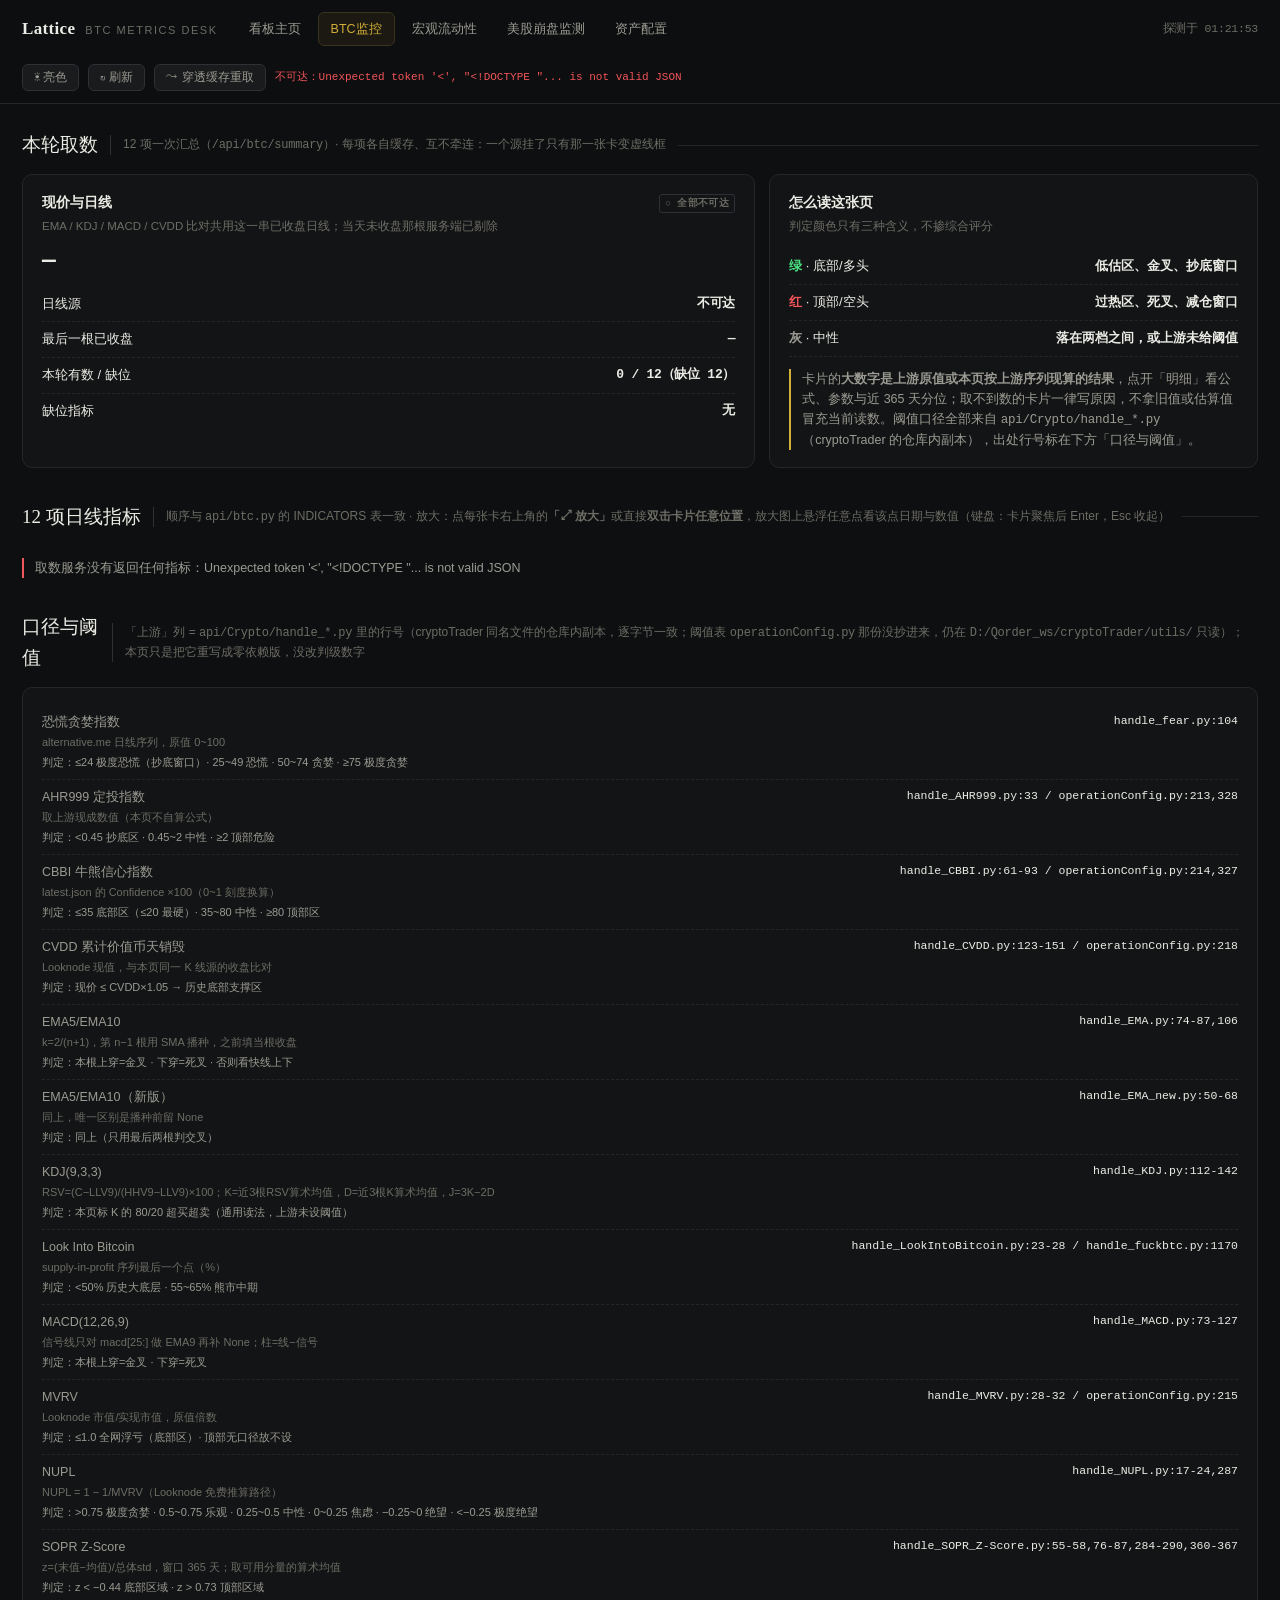
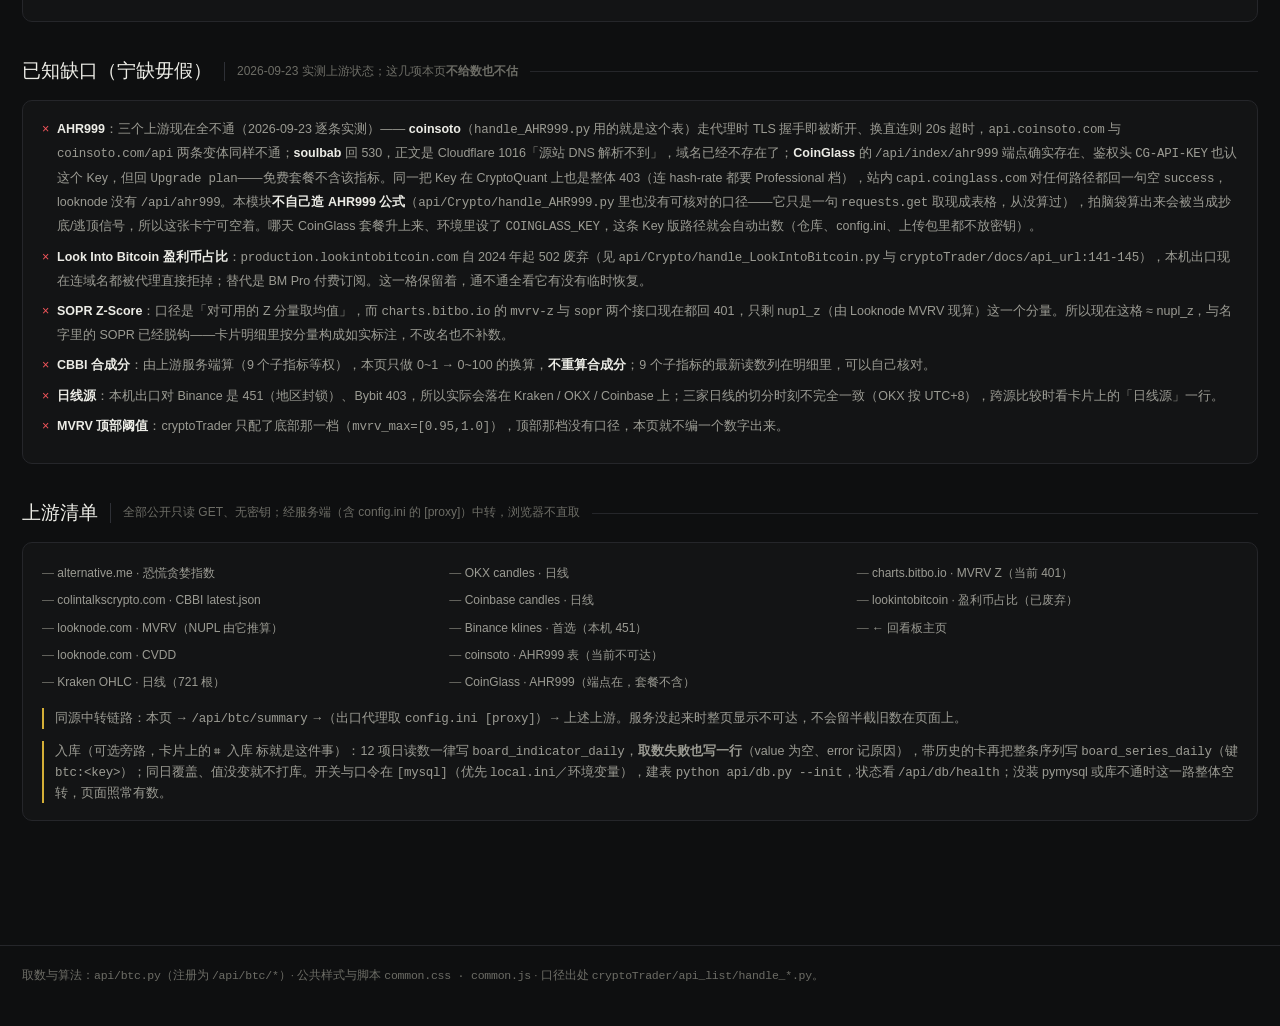
==== staic/btc.html @ 63b91010 "mysql" ====
<!DOCTYPE html>
<html lang="zh-CN">
<head>
<meta charset="UTF-8">
<meta name="viewport" content="width=device-width, initial-scale=1.0">
<title>BTC 指标监控 · 12 项日线指标</title>
<meta name="description" content="恐慌贪婪指数与 AHR999、CBBI、CVDD、EMA、EMA_new、KDJ、Look Into Bitcoin、MACD、MVRV、NUPL、SOPR Z-Score 的日线读数面板：数值、判定、迷你历史与上游来源时龄。口径抄自 cryptoTrader 的各 handle_*.py，取不到的项一律标缺口，不补估算值。">
<link rel="icon" href="data:,">
<link rel="stylesheet" href="common.css">
<script>try{document.documentElement.dataset.theme=localStorage.getItem("board-theme")||"dark"}catch(e){}</script>
<style>
  /* 本页特有版式：12 张指标卡 + 口径表 */
  .icard{background:var(--panel);border:1px solid var(--line);border-radius:10px;padding:15px 16px 13px;position:relative}
  .icard:hover{border-color:var(--line2)}
  .icard.t-red{border-color:rgba(242,85,90,.45)}
  .icard.t-green{border-color:rgba(74,222,128,.4)}
  .icard.t-bad{border-style:dashed}
  .icard .hd{display:flex;align-items:baseline;gap:8px;flex-wrap:wrap;margin-bottom:9px}
  .icard .nm{font-size:13px;font-weight:600}
  .icard .unit{font-family:var(--mono);font-size:10px;color:var(--tx3)}
  .icard .st{font-family:var(--mono);font-size:9.5px;color:var(--tx3);border:1px solid var(--line);
             border-radius:4px;padding:0 4px;cursor:default}   /* 「入库」标：这张卡的数据会不会写进 MySQL */
  .icard .rt{margin-left:auto}
  .vb{display:inline-block;font-size:11px;line-height:1.5;padding:2px 8px;border-radius:5px;margin-top:2px;
      border:1px solid var(--line2);color:var(--tx2);background:var(--bg3)}
  .vb.red{color:var(--red);border-color:rgba(242,85,90,.4);background:rgba(242,85,90,.09)}
  .vb.green{color:var(--green);border-color:rgba(74,222,128,.36);background:rgba(74,222,128,.08)}
  .vb.bad{color:var(--red);border-color:rgba(242,85,90,.5);background:rgba(242,85,90,.06);white-space:normal}
  .icard .meta{font-size:10.5px;color:var(--tx3);font-family:var(--mono);margin-top:9px;display:flex;gap:8px;flex-wrap:wrap;align-items:center}
  .icard .meta .rf{font-size:10.5px;padding:2px 7px}
  details.det{margin-top:9px;border-top:1px dashed var(--line);padding-top:8px}
  details.det summary{cursor:pointer;font-size:11px;color:var(--tx3);font-family:var(--mono);list-style:none}
  details.det summary::before{content:"▸ ";color:var(--tx3)}
  details.det[open] summary::before{content:"▾ "}
  details.det .arow{display:flex;justify-content:space-between;gap:10px;font-size:11.5px;color:var(--tx2);padding:3px 0}
  details.det .arow b{font-family:var(--mono);font-weight:600;color:var(--tx);text-align:right;word-break:break-all}
  details.det .fnote{font-size:11px;color:var(--tx3);margin-top:7px;line-height:1.65}
  .rule-tbl .kv{font-size:12.5px}
  .rule-tbl .kv i{font-style:normal;color:var(--tx2)}
  .rule-tbl .kv b{text-align:right;font-weight:400;color:var(--tx);font-family:var(--mono);font-size:11.5px;max-width:62%}
  .gaplist li{font-size:12.5px;color:var(--tx2);line-height:1.85;margin-bottom:7px;list-style:none;
    padding-left:15px;position:relative}
  .gaplist li::before{content:"×";position:absolute;left:0;color:var(--red)}
  .gaplist li b{color:var(--tx)}

  /* 双击放大：整屏遮罩 + 居中弹层，画的是这张卡自己的 hist 序列 */
  .icard{cursor:zoom-in}
  .icard summary,.icard .rf{cursor:pointer}
  .icard .rt{display:flex;gap:6px}
  .icard .rt .rf{font-size:10.5px;padding:2px 7px}   /* 两张并排的小按钮，别把最窄卡片的标题行挤换行 */
  .zmask{position:fixed;inset:0;z-index:200;background:rgba(6,6,7,.74);backdrop-filter:blur(4px);
         display:flex;align-items:center;justify-content:center;padding:22px}
  .zmask[hidden]{display:none}
  .zbox{background:var(--panel);border:1px solid var(--line2);border-radius:12px;width:min(1024px,100%);
        max-height:calc(100vh - 44px);overflow:auto;padding:20px 22px 18px;box-shadow:0 18px 60px rgba(0,0,0,.55)}
  .zhd{display:flex;align-items:baseline;gap:10px;flex-wrap:wrap;margin-bottom:8px}
  .zhd .nm{font-size:16px;font-weight:600}
  .zhd .unit{font-family:var(--mono);font-size:11px;color:var(--tx3)}
  .zhd .rf{margin-left:auto}
  .zval{font-family:var(--mono);font-size:38px;font-weight:600;letter-spacing:-.03em;line-height:1.15}
  .zchart{margin-top:14px;background:var(--inset);border:1px solid var(--line);border-radius:8px;padding:10px 8px 4px;position:relative}
  .zempty{padding:36px 14px;text-align:center;font-size:12.5px;color:var(--tx3);line-height:1.8}
  /* 悬浮读数：十字线画在 svg 内（跟着 viewBox 缩放），气泡是叠在图上的 HTML，定位靠 getBoundingClientRect 换算 */
  #z-chart .chart{cursor:crosshair}
  .ztip{position:absolute;z-index:2;display:none;transform:translateX(-50%);white-space:nowrap;pointer-events:none;
        font-family:var(--mono);font-size:11.5px;color:var(--tx);background:var(--bg3);border:1px solid var(--line2);
        border-radius:5px;padding:3px 8px;box-shadow:0 4px 14px rgba(0,0,0,.35)}
  .ztip.on{display:block}
  .zmeta{margin-top:2px}
  .zmeta .cadb{margin-top:10px}
  .zdet{display:grid;grid-template-columns:repeat(auto-fit,minmax(228px,1fr));gap:0 22px;margin-top:12px}
  .zdet .kv b{font-family:var(--mono);font-weight:600;color:var(--tx);text-align:right;word-break:break-all}
  .zfoot{font-size:11.5px;color:var(--tx3);margin-top:14px;padding-top:10px;border-top:1px dashed var(--line);line-height:1.75}
  .zfoot b{color:var(--tx2)}
  @media (max-width:640px){.zval{font-size:30px}.zdet{grid-template-columns:1fr}}
</style>
</head>
<body>

<header>
  <div class="bar">
    <div class="brand"><b><a href="../Index.html">Lattice</a></b><span>BTC Metrics Desk</span></div>
    <nav class="tabs" id="tabs" aria-label="看板导航"></nav>
    <div class="asof num" id="asof"></div>
    <div class="lbar"><button class="rf" id="rf" type="button">↻ 刷新</button><button class="rf" id="rff" type="button" title="跳过服务端缓存，直接打上游重取这 12 项">⤳ 穿透缓存重取</button><span class="ls" id="livestat">取数中…</span></div>
  </div>
</header>

<div class="wrap">

  <section id="top">
    <div class="shead"><h2>本轮取数</h2><span class="tagline">12 项一次汇总（<span class="num">/api/btc/summary</span>）· 每项各自缓存、互不牵连：一个源挂了只有那一张卡变虚线框</span><div class="rule"></div></div>
    <div class="duo">
      <div class="panel">
        <h3>现价与日线<span class="cadb" id="top-badge" style="margin-top:0">○ 待取数</span></h3>
        <div class="ph">EMA / KDJ / MACD / CVDD 比对共用这一串已收盘日线；当天未收盘那根服务端已剔除</div>
        <div class="val num" id="top-spot">—</div>
        <div style="margin-top:12px">
          <div class="kv"><span>日线源</span><b class="num" id="top-from">—</b></div>
          <div class="kv"><span>最后一根已收盘</span><b class="num" id="top-asof">—</b></div>
          <div class="kv"><span>本轮有数 / 缺位</span><b class="num" id="top-count">—</b></div>
          <div class="kv"><span>缺位指标</span><b class="num" id="top-failed">—</b></div>
        </div>
      </div>
      <div class="panel">
        <h3>怎么读这张页</h3>
        <div class="ph">判定颜色只有三种含义，不掺综合评分</div>
        <div class="kv"><span><b style="color:var(--green)">绿</b> · 底部/多头</span><b>低估区、金叉、抄底窗口</b></div>
        <div class="kv"><span><b style="color:var(--red)">红</b> · 顶部/空头</span><b>过热区、死叉、减仓窗口</b></div>
        <div class="kv"><span><b style="color:var(--tx2)">灰</b> · 中性</span><b>落在两档之间，或上游未给阈值</b></div>
        <div class="note">卡片的<b>大数字是上游原值或本页按上游序列现算的结果</b>，点开「明细」看公式、参数与近 365 天分位；取不到数的卡片一律写原因，不拿旧值或估算值冒充当前读数。阈值口径全部来自 <span class="num">api/Crypto/handle_*.py</span>（cryptoTrader 的仓库内副本），出处行号标在下方「口径与阈值」。</div>
      </div>
    </div>
  </section>

  <section id="cards" style="margin-top:26px">
    <div class="shead"><h2>12 项日线指标</h2><span class="tagline">顺序与 <span class="num">api/btc.py</span> 的 INDICATORS 表一致 · 放大：点每张卡右上角的<b>「⤢ 放大」</b>或直接<b>双击卡片任意位置</b>，放大图上悬浮任意点看该点日期与数值（键盘：卡片聚焦后 Enter，Esc 收起）</span><div class="rule"></div></div>
    <div class="grid" id="grid"><div class="ph" style="font-size:12px;color:var(--tx3)">等待首轮取数…</div></div>
  </section>

  <section id="rules" style="margin-top:30px">
    <div class="shead"><h2>口径与阈值</h2><span class="tagline">「上游」列 = <span class="num">api/Crypto/handle_*.py</span> 里的行号（cryptoTrader 同名文件的仓库内副本，逐字节一致；阈值表 <span class="num">operationConfig.py</span> 那份没抄进来，仍在 <span class="num">D:/Qorder_ws/cryptoTrader/utils/</span> 只读）；本页只是把它重写成零依赖版，没改判级数字</span><div class="rule"></div></div>
    <div class="panel rule-tbl" id="rules-body"></div>
  </section>

  <section id="gaps" style="margin-top:26px">
    <div class="shead"><h2>已知缺口（宁缺毋假）</h2><span class="tagline">2026-09-23 实测上游状态；这几项本页<b>不给数也不估</b></span><div class="rule"></div></div>
    <div class="panel">
      <ul class="gaplist" style="margin:0;padding:0">
        <li><b>AHR999</b>：三个上游现在全不通（2026-09-23 逐条实测）—— <b>coinsoto</b>（<span class="num">handle_AHR999.py</span> 用的就是这个表）走代理时 TLS 握手即被断开、换直连则 20s 超时，<span class="num">api.coinsoto.com</span> 与 <span class="num">coinsoto.com/api</span> 两条变体同样不通；<b>soulbab</b> 回 530，正文是 Cloudflare 1016「源站 DNS 解析不到」，域名已经不存在了；<b>CoinGlass</b> 的 <span class="num">/api/index/ahr999</span> 端点确实存在、鉴权头 <span class="num">CG-API-KEY</span> 也认这个 Key，但回 <span class="num">Upgrade plan</span>——免费套餐不含该指标。同一把 Key 在 CryptoQuant 上也是整体 403（连 hash-rate 都要 Professional 档），站内 <span class="num">capi.coinglass.com</span> 对任何路径都回一句空 <span class="num">success</span>，looknode 没有 <span class="num">/api/ahr999</span>。本模块<b>不自己造 AHR999 公式</b>（<span class="num">api/Crypto/handle_AHR999.py</span> 里也没有可核对的口径——它只是一句 <span class="num">requests.get</span> 取现成表格，从没算过），拍脑袋算出来会被当成抄底/逃顶信号，所以这张卡宁可空着。哪天 CoinGlass 套餐升上来、环境里设了 <span class="num">COINGLASS_KEY</span>，这条 Key 版路径就会自动出数（仓库、config.ini、上传包里都不放密钥）。</li>
        <li><b>Look Into Bitcoin 盈利币占比</b>：<span class="num">production.lookintobitcoin.com</span> 自 2024 年起 502 废弃（见 <span class="num">api/Crypto/handle_LookIntoBitcoin.py</span> 与 <span class="num">cryptoTrader/docs/api_url:141-145</span>），本机出口现在连域名都被代理直接拒掉；替代是 BM Pro 付费订阅。这一格保留着，通不通全看它有没有临时恢复。</li>
        <li><b>SOPR Z-Score</b>：口径是「对可用的 Z 分量取均值」，而 <span class="num">charts.bitbo.io</span> 的 <span class="num">mvrv-z</span> 与 <span class="num">sopr</span> 两个接口现在都回 401，只剩 <span class="num">nupl_z</span>（由 Looknode MVRV 现算）这一个分量。所以现在这格 ≈ nupl_z，与名字里的 SOPR 已经脱钩——卡片明细里按分量构成如实标注，不改名也不补数。</li>
        <li><b>CBBI 合成分</b>：由上游服务端算（9 个子指标等权），本页只做 0~1 → 0~100 的换算，<b>不重算合成分</b>；9 个子指标的最新读数列在明细里，可以自己核对。</li>
        <li><b>日线源</b>：本机出口对 Binance 是 451（地区封锁）、Bybit 403，所以实际会落在 Kraken / OKX / Coinbase 上；三家日线的切分时刻不完全一致（OKX 按 UTC+8），跨源比较时看卡片上的「日线源」一行。</li>
        <li><b>MVRV 顶部阈值</b>：cryptoTrader 只配了底部那一档（<span class="num">mvrv_max=[0.95,1.0]</span>），顶部那档没有口径，本页就不编一个数字出来。</li>
      </ul>
    </div>
  </section>

  <section id="links" style="margin-top:26px">
    <div class="shead"><h2>上游清单</h2><span class="tagline">全部公开只读 GET、无密钥；经服务端（含 config.ini 的 [proxy]）中转，浏览器不直取</span><div class="rule"></div></div>
    <div class="panel">
      <div class="srcs">
        <a href="https://api.alternative.me/fng/?limit=400" target="_blank" rel="noreferrer">alternative.me · 恐慌贪婪指数</a>
        <a href="https://colintalkscrypto.com/cbbi/data/latest.json" target="_blank" rel="noreferrer">colintalkscrypto.com · CBBI latest.json</a>
        <a href="https://www.looknode.com/api/mCapRealizedRatio" target="_blank" rel="noreferrer">looknode.com · MVRV（NUPL 由它推算）</a>
        <a href="https://www.looknode.com/api/CVDD" target="_blank" rel="noreferrer">looknode.com · CVDD</a>
        <a href="https://api.kraken.com/0/public/OHLC?pair=XBTUSD&amp;interval=1440" target="_blank" rel="noreferrer">Kraken OHLC · 日线（721 根）</a>
        <a href="https://www.okx.com/api/v5/market/candles?instId=BTC-USDT&amp;bar=1D&amp;limit=300" target="_blank" rel="noreferrer">OKX candles · 日线</a>
        <a href="https://api.exchange.coinbase.com/products/BTC-USD/candles?granularity=86400" target="_blank" rel="noreferrer">Coinbase candles · 日线</a>
        <a href="https://api.binance.com/api/v3/klines?symbol=BTCUSDT&amp;interval=1d&amp;limit=500" target="_blank" rel="noreferrer">Binance klines · 首选（本机 451）</a>
        <a href="https://coinsoto.com/indicatorapi/getAhr999Table" target="_blank" rel="noreferrer">coinsoto · AHR999 表（当前不可达）</a>
        <a href="https://docs.coinglass.com/v4.0-zh/reference/ahr999" target="_blank" rel="noreferrer">CoinGlass · AHR999（端点在，套餐不含）</a>
        <a href="https://charts.bitbo.io/api/v1/mvrv-z/?latest=true" target="_blank" rel="noreferrer">charts.bitbo.io · MVRV Z（当前 401）</a>
        <a href="https://production.lookintobitcoin.com/api/supply-in-profit" target="_blank" rel="noreferrer">lookintobitcoin · 盈利币占比（已废弃）</a>
        <a href="../Index.html">← 回看板主页</a>
      </div>
      <div class="note">同源中转链路：本页 → <span class="num">/api/btc/summary</span> →（出口代理取 <span class="num">config.ini [proxy]</span>）→ 上述上游。服务没起来时整页显示不可达，不会留半截旧数在页面上。</div>
      <div class="note">入库（可选旁路，卡片上的 <span class="num">⌗ 入库</span> 标就是这件事）：12 项日读数一律写 <span class="num">board_indicator_daily</span>，<b>取数失败也写一行</b>（value 为空、error 记原因），带历史的卡再把整条序列写 <span class="num">board_series_daily</span>（键 <span class="num">btc:&lt;key&gt;</span>）；同日覆盖、值没变就不打库。开关与口令在 <span class="num">[mysql]</span>（优先 <span class="num">local.ini</span>／环境变量），建表 <span class="num">python api/db.py --init</span>，状态看 <span class="num">/api/db/health</span>；没装 pymysql 或库不通时这一路整体空转，页面照常有数。</div>
    </div>
  </section>

</div>

<!-- 双击放大弹层：内容全部来自这张卡在 /api/btc/summary 里的那一条 item，打开时不另发请求 -->
<div class="zmask" id="zmask" role="dialog" aria-modal="true" aria-labelledby="z-title" hidden>
  <div class="zbox">
    <div class="zhd"><span class="nm" id="z-title"></span><span class="unit" id="z-unit"></span>
      <button class="rf" id="z-close" type="button" title="关闭（Esc）">✕ 关闭</button></div>
    <div class="zval num" id="z-val"></div>
    <div id="z-vb"></div>
    <div class="zchart" id="z-chart"></div>
    <div class="zmeta" id="z-meta"></div>
    <div class="zdet" id="z-det"></div>
    <div class="zfoot" id="z-foot"></div>
  </div>
</div>

<footer>
  <p>取数与算法：<span class="num">api/btc.py</span>（注册为 <span class="num">/api/btc/*</span>）· 公共样式与脚本 <span class="num">common.css · common.js</span> · 口径出处 <span class="num">cryptoTrader/api_list/handle_*.py</span>。</p>
</footer>

<script src="common.js"></script>
<script>
/* 12 张卡片全部由 /api/btc/summary 的 items 驱动，页面不内置任何数值 */
const TONE = { red: "red", green: "green", gray: "", bad: "bad" };
let DATA = null, liveTimer = null;
/* 上游错误文本会直接进 innerHTML（short_err 截断后仍可能带尖括号），一律先转义 */
const esc = s => String(s == null ? '' : s).replace(/[&<>"]/g, c => ({ '&': '&amp;', '<': '&lt;', '>': '&gt;', '"': '&quot;' }[c]));

function valOf(it) {
  if (!it.ok) return '—';
  if (it.text != null) return it.text;
  if (it.value == null) return '—';
  return nfd(it.value, it.dp == null ? 2 : it.dp);
}
function detOf(it) {
  const rows = (it.extras || []).map(e => `<div class="arow"><i>${esc(e.k)}</i><b>${e.v == null ? '—' : esc(e.v)}</b></div>`).join('');
  const note = it.note ? `<div class="fnote">${esc(it.note)}</div>` : '';
  if (!rows && !note) return '';
  return `<details class="det"><summary>明细 · 公式与分位（${(it.extras || []).length} 行）</summary>${rows}${note}</details>`;
}
function card(it) {
  const tone = TONE[it.tone] || '';
  const live = it.ok && it.asof && isToday(it.asof);
  const badge = it.ok ? cadb(!!live, esc(it.src || ''), esc(it.asof || '')) : '';
  const st = it.store ? `<span class="st" title="${it.store === 'daily+hist'
    ? '入库：日读数进 board_indicator_daily，整条历史序列进 board_series_daily（键 btc:' + esc(it.key) + '）'
    : '入库：日读数进 board_indicator_daily' + (it.ok ? '' : '（失败也写一行，error 记原因）')}">⌗ 入库</span>` : '';
  return `<div class="icard t-${tone}" id="c-${esc(it.key)}" tabindex="0" title="双击放大 ${esc(it.name)} 的历史曲线">
    <div class="hd"><span class="nm">${esc(it.name)}</span><span class="unit">${it.ok ? esc(it.unit || '') : '取数失败'}</span>${st}
      <span class="rt"><button class="rf" data-zoom="1" type="button" title="放大这张卡的历史曲线（也可以直接双击卡片任意位置）">⤢ 放大</button><button class="rf" data-re="1" type="button">重试</button></span></div>
    <div class="val num">${esc(valOf(it))}</div>
    <div class="vb ${tone}">${esc(it.verdict || '')}</div>
    ${it.ok ? spark((it.hist || []).map(h => h.v), riskOf(tone)) : ''}
    ${badge ? `<div class="meta">${badge}</div>` : ''}
    ${detOf(it)}
  </div>`;
}
function riskOf(tone) { return tone === 'red' ? '#f2555a' : tone === 'green' ? '#4ade80' : '#d4af37'; }
function isToday(d) { return d === new Date().toISOString().slice(0, 10); }

/* ---- 双击放大：把这张卡自己的 hist 序列用公共 lineChart 画大，不另取数、不换口径 ---- */
let ZKEY = null;
function itemOf(key) { return ((DATA && DATA.items) || []).find(x => x.key === key); }

function zoom(key) {
  if (!itemOf(key)) return;
  ZKEY = key;
  $('zmask').hidden = false;
  document.body.style.overflow = 'hidden';        // 遮罩打开时锁掉背后滚动
  zPaint();
  $('z-close').focus();
}
function closeZoom() {
  if (!ZKEY) return;
  const back = ZKEY;
  ZKEY = null;
  $('zmask').hidden = true;
  document.body.style.overflow = '';
  const c = $('c-' + back); if (c) c.focus();      // 焦点还给来源卡片
}
/* 放大图的纵轴：MVRV 这类倍数值在 2010 年那种早期点上有一个极端值（实测 45.9），
   按全域画整条线会被压成一条平线。所以只有当 2%~98% 分位那一段不足全域 1/4 时才截断，
   并在弹层里写清真实全域和跑到尺度外的点数 —— 数据一条没删，只是纵轴不再被单点绑架。 */
function zoomDom(vals) {
  const a = vals.filter(Number.isFinite).slice().sort((x, y) => x - y);
  if (a.length < 4) return { dom: null, cut: null };
  const q = p => a[Math.min(a.length - 1, Math.max(0, Math.round((a.length - 1) * p)))];
  const lo = q(0.02), hi = q(0.98), soft = hi - lo, full = a[a.length - 1] - a[0];
  if (!(soft > 0) || soft * 4 >= full) return { dom: null, cut: null };
  const pad = soft * 0.15;
  return { dom: [lo - pad, hi + pad],
           cut: { out: vals.filter(v => v < lo - pad || v > hi + pad).length, min: a[0], max: a[a.length - 1] } };
}

/* 放大图的悬浮读数：横轴只有首/中/末三个标签，另外 120 多个点得靠鼠标定位 —— 找到 x 最近的那个点，
   画十字线 + 高亮点，气泡报该点的日期与数值（触屏没 hover，点一下走同一条路）。
   几何量在 zPaint 里存进 ZGEO，和那次 lineChart 渲染共用同一套（连纵轴 dom 都显式传过去，不让两边各算一份）。 */
let ZGEO = null;
const SVGNS = 'http://www.w3.org/2000/svg';

function tipEl() {
  const host = $('z-chart');
  let t = document.getElementById('z-tip');
  if (!t) { t = document.createElement('div'); t.id = 'z-tip'; t.className = 'ztip'; host.appendChild(t); }
  return t;
}
function zHoverOff() {
  const t = document.getElementById('z-tip'); if (t) t.classList.remove('on');
  const svg = $('z-chart').querySelector('svg');
  const g = svg && svg.querySelector('#z-cross'); if (g) g.style.display = 'none';
}
function zHover(e) {
  const host = $('z-chart'), svg = host.querySelector('svg');
  if (!svg || !ZGEO) return zHoverOff();
  const sr = svg.getBoundingClientRect(), vb = svg.viewBox.baseVal;
  if (!sr.width || !ZGEO.vals.length) return zHoverOff();
  const ux = (e.clientX - sr.left) / sr.width * vb.width;          // 客户端像素 → viewBox 坐标
  const st = (ZGEO.w - ZGEO.pad * 2) / (ZGEO.vals.length - 1);
  const i = Math.max(0, Math.min(ZGEO.vals.length - 1, Math.round((ux - ZGEO.pad) / st)));
  const x = ZGEO.pad + st * i, v = ZGEO.vals[i];
  const y = ZGEO.h - ZGEO.pad - (v - ZGEO.dom[0]) / ((ZGEO.dom[1] - ZGEO.dom[0]) || 1) * (ZGEO.h - ZGEO.pad * 2);

  let g = svg.querySelector('#z-cross'), ln, ci;
  if (g) { ln = g.querySelector('line'); ci = g.querySelector('circle'); }
  else {
    g = document.createElementNS(SVGNS, 'g'); g.id = 'z-cross'; g.style.pointerEvents = 'none';
    ln = document.createElementNS(SVGNS, 'line');
    ln.setAttribute('y1', 0); ln.setAttribute('y2', ZGEO.h);
    ln.setAttribute('stroke', T('--line2')); ln.setAttribute('stroke-width', 1);
    ln.setAttribute('stroke-dasharray', '3 4'); ln.setAttribute('vector-effect', 'non-scaling-stroke');
    ci = document.createElementNS(SVGNS, 'circle');
    ci.setAttribute('r', 3.6); ci.setAttribute('fill', ZGEO.color);
    ci.setAttribute('stroke', T('--inset')); ci.setAttribute('stroke-width', 1.5);
    g.appendChild(ln); g.appendChild(ci); svg.appendChild(g);
  }
  g.style.display = '';
  ln.setAttribute('x1', x); ln.setAttribute('x2', x);
  ci.setAttribute('cx', x); ci.setAttribute('cy', y);

  const tip = tipEl();
  // 像 "0~100" 这种是刻度说明不是单位，拼在读数后面变成「71 0~100」很难看，只拼真单位（美元 / 倍）
  tip.textContent = ZGEO.dates[i] + ' · ' + nfd(v, ZGEO.dp) + (ZGEO.unit && !ZGEO.unit.includes('~') ? ' ' + ZGEO.unit : '');
  tip.classList.add('on');                   // 先显示再量尺寸：display:none 时 offsetWidth/Height 都是 0
  const zr = host.getBoundingClientRect();
  const ax = sr.left - zr.left + x / vb.width * sr.width;
  const ay = sr.top - zr.top + y / vb.height * sr.height;
  const tw = tip.offsetWidth, th = tip.offsetHeight;
  // 落在截断尺度之外的点（MVRV 早期那个 45.92）会算出画框之外的 ay，气泡必须拉回框内，靠顶就翻到点下方
  const above = ay - th - 12 >= 0;
  tip.style.left = Math.max(tw / 2 + 2, Math.min(ax, zr.width - tw / 2 - 2)) + 'px';
  tip.style.top = Math.max(2, Math.min(zr.height - th - 2, above ? ay - th - 12 : ay + 12)) + 'px';
}

function zPaint() {
  const it = itemOf(ZKEY);
  if (!it) { closeZoom(); return; }
  const tone = TONE[it.tone] || '';
  const pts = (it.hist || []).filter(x => Number.isFinite(x.v));
  $('z-title').textContent = it.name;
  $('z-unit').textContent = it.ok ? (it.unit || '') : '取数失败';
  $('z-val').textContent = valOf(it);
  $('z-vb').innerHTML = `<div class="vb ${tone}">${esc(it.verdict || '')}</div>`;
  $('z-meta').innerHTML = it.ok ? cadb(!!(it.asof && isToday(it.asof)), esc(it.src || ''), esc(it.asof || '')) : '';
  $('z-det').innerHTML = (it.extras || []).map(e =>
    `<div class="kv"><i>${esc(e.k)}</i><b>${e.v == null ? '—' : esc(e.v)}</b></div>`).join('');
  const host = $('z-chart');
  let cutNote = '';
  ZGEO = null;
  if (pts.length >= 2) {
    const vals = pts.map(p => p.v);
    const zs = zoomDom(vals);
    const color = riskOf(tone);
    ZGEO = { vals, dates: pts.map(p => p.d), w: 960, h: 320, pad: 42, color,
             dp: it.dp == null ? 2 : it.dp, unit: it.unit || '', dom: zs.dom || domOf(vals, .16) };
    // 弹层会反复重画（自动刷新 / 切主题），lineChart 只覆盖自己的 svg，上一次的占位文字要手动清掉
    host.innerHTML = '';
    lineChart(host, pts, { color, w: ZGEO.w, h: ZGEO.h, pad: ZGEO.pad, fmt: d => d, dom: ZGEO.dom,
                           aria: it.name + ' 历史曲线（放大）' });
    if (zs.cut) cutNote = `<br><b>纵轴按 2%~98% 分位截断</b>：真实全域 ${nfd(zs.cut.min, 4)} ~ ${nfd(zs.cut.max, 4)}，` +
      `${zs.cut.out} 个点落在画框尺度外（照画，只是超出顶部被裁掉）。`;
  } else {
    host.innerHTML = `<div class="zempty">${it.ok
      ? `这条卡只有 ${pts.length} 个历史点，画不出曲线。`
      : `取数失败，没有历史曲线。<br>${esc(oneLine(it.error || it.verdict || '上游未给出原因'))}`}</div>`;
  }
  // hist_points 只在 summary 响应里给；没给就不编一个数出来，只报本卡实际点数
  const hp = DATA && DATA.hist_points;
  $('z-foot').innerHTML =
    `横轴是日线日期，纵轴就是卡片上那个大数字所在的那条序列 —— <b>与卡片迷你图同源同数据，放大只是把它画大</b>。` +
    `把鼠标移到曲线上（触屏点一下）即可看该点日期与数值。` +
    `本卡下发 ${pts.length} 个采样点` +
    (hp ? `（服务端 <span class="num">api/btc.py</span> 的 HIST_POINTS=${esc(hp)} 是抽样目标，按它等间隔抽样，条数就在它附近）`
        : `（服务端 <span class="num">api/btc.py</span> 按 HIST_POINTS 等间隔抽样下发）`) +
    `。要更长历史得改那个常量。${cutNote}` +
    (it.note ? `<br>${esc(it.note)}` : '');
}

function topPaint() {
  const b = $('top-badge');
  if (!DATA) { b.textContent = '○ 待取数'; b.className = 'cadb'; return; }
  const ok = !!DATA.ok;
  b.textContent = ok ? '● 已取到' : '○ 全部不可达';
  b.className = 'cadb' + (ok ? ' live' : '');
  b.style.marginTop = '0'; b.style.marginLeft = 'auto';
  $('top-spot').innerHTML = DATA.spot != null ? `$${nfd(Math.round(DATA.spot), 0)}<u>日线收盘</u>` : '—';
  $('top-from').textContent = DATA.kline_from || '不可达';
  $('top-asof').textContent = DATA.asof || '—';
  const c = DATA.count || { total: 0, ok: 0, failed: 0 };
  $('top-count').textContent = `${c.ok} / ${c.total}（缺位 ${c.failed}）`;
  const f = (DATA.failed || []).map(x => `${esc(x.key)}：${esc(x.error)}`).join(' · ');
  $('top-failed').innerHTML = f ? oneLine(f) : '无';
  $('asof').textContent = '探测于 ' + new Date().toLocaleTimeString('zh-CN', { hour12: false }) +
    (DATA.time ? ' · 服务端 ' + DATA.time : '');
}
function oneLine(s) { return String(s == null ? '' : s).replace(/\s+/g, ' ').trim(); }

function paint() {
  topPaint();
  const items = (DATA && DATA.items) || [];
  if (!items.length) {
    const why = oneLine((DATA && (DATA.error || DATA.message)) || '响应里没有 items —— 服务未启动或不可达？');
    $('grid').innerHTML = `<div class="note bad" style="grid-column:1/-1">取数服务没有返回任何指标：${esc(why)}</div>`;
    return;
  }
  $('grid').innerHTML = items.map(card).join('');
  $('grid').querySelectorAll('[data-re]').forEach(btn => {
    btn.addEventListener('click', e => retry(e.target.closest('.icard').id.slice(2), btn));
  });
  $('grid').querySelectorAll('[data-zoom]').forEach(btn => {
    btn.addEventListener('click', e => zoom(e.target.closest('.icard').id.slice(2)));
  });
  if (ZKEY) zPaint();          // 自动刷新或重试之后，弹层跟着这张卡的最新读数走
}

async function retry(key, btn) {
  btn.disabled = true; btn.textContent = '取数中';
  try {
    const r = await fetch(`/api/btc/one?k=${encodeURIComponent(key)}&force=1`, { cache: 'no-store' });
    const it = await r.json();
    const i = DATA.items.findIndex(x => x.key === key);
    if (i >= 0) DATA.items[i] = it;
    paint();
    setStatus('livestat', `${it.name} 已重取${it.ok ? '' : '：仍失败'}`, it.ok ? 'ok' : 'bad');
  } catch (e) {
    setStatus('livestat', `${key} 重取失败：${e.message || e}`, 'bad');
  } finally { btn.disabled = false; }
}

async function load(force) {
  setStatus('livestat', force ? '穿透缓存重取中（首屏约 10 秒）…' : '取数中…');
  clearTimeout(liveTimer);
  const c = new AbortController();
  liveTimer = setTimeout(() => c.abort(), 150000);
  try {
    const r = await fetch('/api/btc/summary' + (force ? '?force=1' : ''), { signal: c.signal, cache: 'no-store' });
    DATA = await r.json();
    setStatus('livestat', DATA.ok ? `在线 · ${DATA.count.ok}/${DATA.count.total} 项有数` : '全部指标取数失败', DATA.ok ? 'ok' : 'bad');
  } catch (e) {
    const why = e.name === 'AbortError' ? '超时（>150s）已中断等待' : (e.message || e);
    DATA = { ok: false, items: [], error: String(why), count: { total: 12, ok: 0, failed: 12 } };
    setStatus('livestat', `不可达：${why}`, 'bad');
  } finally { clearTimeout(liveTimer); }
  paint();
}

/* 口径表：与 api/btc.py 的注释同源，行号指向 cryptoTrader（那个项目只读参考，本页不改它） */
const RULES = [
  ['恐慌贪婪指数', 'alternative.me 日线序列，原值 0~100', '≤24 极度恐慌（抄底窗口）· 25~49 恐慌 · 50~74 贪婪 · ≥75 极度贪婪', 'handle_fear.py:104'],
  ['AHR999 定投指数', '取上游现成数值（本页不自算公式）', '&lt;0.45 抄底区 · 0.45~2 中性 · ≥2 顶部危险', 'handle_AHR999.py:33 / operationConfig.py:213,328'],
  ['CBBI 牛熊信心指数', 'latest.json 的 Confidence ×100（0~1 刻度换算）', '≤35 底部区（≤20 最硬）· 35~80 中性 · ≥80 顶部区', 'handle_CBBI.py:61-93 / operationConfig.py:214,327'],
  ['CVDD 累计价值币天销毁', 'Looknode 现值，与本页同一 K 线源的收盘比对', '现价 ≤ CVDD×1.05 → 历史底部支撑区', 'handle_CVDD.py:123-151 / operationConfig.py:218'],
  ['EMA5/EMA10', 'k=2/(n+1)，第 n−1 根用 SMA 播种，之前填当根收盘', '本根上穿=金叉 · 下穿=死叉 · 否则看快线上下', 'handle_EMA.py:74-87,106'],
  ['EMA5/EMA10（新版）', '同上，唯一区别是播种前留 None', '同上（只用最后两根判交叉）', 'handle_EMA_new.py:50-68'],
  ['KDJ(9,3,3)', 'RSV=(C−LLV9)/(HHV9−LLV9)×100；K=近3根RSV算术均值，D=近3根K算术均值，J=3K−2D', '本页标 K 的 80/20 超买超卖（通用读法，上游未设阈值）', 'handle_KDJ.py:112-142'],
  ['Look Into Bitcoin', 'supply-in-profit 序列最后一个点（%）', '&lt;50% 历史大底层 · 55~65% 熊市中期', 'handle_LookIntoBitcoin.py:23-28 / handle_fuckbtc.py:1170'],
  ['MACD(12,26,9)', '信号线只对 macd[25:] 做 EMA9 再补 None；柱=线−信号', '本根上穿=金叉 · 下穿=死叉', 'handle_MACD.py:73-127'],
  ['MVRV', 'Looknode 市值/实现市值，原值倍数', '≤1.0 全网浮亏（底部区）· 顶部无口径故不设', 'handle_MVRV.py:28-32 / operationConfig.py:215'],
  ['NUPL', 'NUPL = 1 − 1/MVRV（Looknode 免费推算路径）', '>0.75 极度贪婪 · 0.5~0.75 乐观 · 0.25~0.5 中性 · 0~0.25 焦虑 · −0.25~0 绝望 · &lt;−0.25 极度绝望', 'handle_NUPL.py:17-24,287'],
  ['SOPR Z-Score', 'z=(末值−均值)/总体std，窗口 365 天；取可用分量的算术均值', 'z &lt; −0.44 底部区域 · z > 0.73 顶部区域', 'handle_SOPR_Z-Score.py:55-58,76-87,284-290,360-367'],
];
$('rules-body').innerHTML = RULES.map(r =>
  `<div class="kv"><span><i>${r[0]}</i><br><span style="font-size:11px;color:var(--tx3)">${r[1]}</span><br><span style="font-size:11px;color:var(--tx2)">判定：${r[2]}</span></span><b>${r[3]}</b></div>`).join('');

$('rf').addEventListener('click', () => load(false));
$('rff').addEventListener('click', () => load(true));
Board.nav('tabs');
load(false);
Board.autoSync(() => load(false), 60000);
/* 放大入口有三个，故意都做在「整张卡」这一层：卡片右上角的 ⤢ 放大按钮（唯一看得见的那个）、双击卡片任意位置、
   键盘 Tab 到卡片按 Enter。之前只挂在双击上太隐蔽，没人想得到去双击一张卡。
   用 #grid 事件委托 —— paint() 每轮都重建 innerHTML，逐卡绑定会随重画失效。 */
$('grid').addEventListener('dblclick', e => {
  const c = e.target.closest('.icard');
  if (!c) return;
  if (e.target.closest('button,a') && !e.target.closest('[data-zoom]')) return;   // 「重试」自己响应单击，别顺手弹层
  if (getSelection) getSelection().removeAllRanges();   // 双击顺手选的词留在遮罩背后碍眼
  zoom(c.id.slice(2));
});
$('grid').addEventListener('keydown', e => {           // 键盘等价入口：Tab 到卡片按 Enter
  if (e.key === 'Enter' && e.target.classList.contains('icard')) zoom(e.target.id.slice(2));
});
$('z-close').addEventListener('click', closeZoom);
$('zmask').addEventListener('mousedown', e => { if (e.target === $('zmask')) closeZoom(); });
addEventListener('keydown', e => { if (e.key === 'Escape') closeZoom(); });
/* 悬浮读数绑在 #z-chart 容器上（paint/zPaint 只换它里面的 svg，容器本身不换，所以一次绑定就够） */
$('z-chart').addEventListener('pointermove', zHover);
$('z-chart').addEventListener('pointerdown', zHover);
$('z-chart').addEventListener('pointerleave', zHoverOff);
/* 卡片刻度图（spark）按 tone 写死颜色、不读主题变量，不用重画；放大图的 lineChart 读 --grid/--tick/--lbl，
   取色在生成时固化，所以只有弹层开着时切主题需要重画它 */
addEventListener('themechange', () => { if (ZKEY) zPaint(); });
</script>
</body>
</html>
---- staic/common.css ----
/* DigitalAssetsMetricsBoard 公共样式 —— 三个子页面与 Index.html 共享。
   页面特有版式（如 Liquidity 的因果链、SOP 区块）保留在各页 <style> 内。 */
:root{
  --bg:#0e0f10; --bg2:#151617; --bg3:#1a1b1c; --panel:#131415;
  --line:#25262a; --line2:#2e3036;
  --tx:#ecece6; --tx2:#9b9b93; --tx3:#6d6d66;
  --gold:#d4af37; --gold2:#f0c43d;
  --red:#f2555a; --amber:#e8a33d; --green:#4ade80;
  --mono:"SF Mono",ui-monospace,"Cascadia Mono","JetBrains Mono",Consolas,"Courier New",monospace;
  /* 主题敏感的表面色（图表网格/刻度/高亮标签、内嵌块、强调边框、顶栏半透明底） */
  --head:rgba(14,15,16,.92); --inset:#0b0c0d;
  --grid:#25262a; --tick:#6d6d66; --lbl:#ecece6;
  --goldline:#3b3320; --goldline2:#3a3320; --alertline:#4a2124; --onred:#160b0c;
}
html[data-theme=light]{
  --bg:#f2f1ec; --bg2:#e9e7e0; --bg3:#dedbd2; --panel:#fbfaf7;
  --line:#dcd9d0; --line2:#c6c3b8;
  --tx:#1b1b19; --tx2:#55544e; --tx3:#8b8a82;
  --gold:#a07d1c; --gold2:#8a6c18;
  --red:#c93a40; --amber:#b26f14; --green:#1d9a55;
  --head:rgba(246,245,240,.92); --inset:#eceae2;
  --grid:#d3d0c6; --tick:#8b8a82; --lbl:#1b1b19;
  --goldline:#e0d5b0; --goldline2:#e6dcc0; --alertline:#eab8bb; --onred:#fdf2f2;
}
*{margin:0;padding:0;box-sizing:border-box}
body{
  background:var(--bg);color:var(--tx);
  font-family:-apple-system,BlinkMacSystemFont,"Segoe UI","PingFang SC","Microsoft YaHei",Roboto,sans-serif;
  line-height:1.6;-webkit-font-smoothing:antialiased;
}
.num{font-family:var(--mono);font-variant-numeric:tabular-nums;letter-spacing:-.02em}
a{color:inherit}

/* 顶栏：品牌 + 看板导航 + 数据时点 + 实时状态 + 刷新按钮 */
header{
  position:sticky;top:0;z-index:50;background:var(--head);backdrop-filter:blur(12px);
  border-bottom:1px solid var(--line);
}
.bar{max-width:1360px;margin:0 auto;padding:12px 22px;display:flex;align-items:center;gap:18px;flex-wrap:wrap}
.brand{display:flex;align-items:baseline;gap:10px}
.brand b{font-family:Georgia,serif;font-size:17px;letter-spacing:.02em}
.brand a{text-decoration:none;color:inherit}
.brand span{font-size:11px;color:var(--tx3);letter-spacing:.14em;text-transform:uppercase}
nav.tabs{display:flex;gap:4px;flex-wrap:wrap}
nav.tabs a,nav.tabs button{
  background:none;border:1px solid transparent;color:var(--tx2);font-size:12.5px;
  padding:6px 12px;border-radius:6px;cursor:pointer;font-family:inherit;transition:.15s;text-decoration:none
}
nav.tabs a:hover,nav.tabs button:hover{color:var(--tx);background:var(--bg3)}
nav.tabs a.on,nav.tabs button.on{color:var(--gold);border-color:var(--goldline2);background:rgba(212,175,55,.07)}
.asof{font-size:11.5px;color:var(--tx3);white-space:nowrap;margin-left:auto}
.lbar{display:flex;align-items:center;gap:9px}
.ls{font-size:11px;font-family:var(--mono);color:var(--tx3);white-space:nowrap}
.ls.ok{color:var(--green)}.ls.bad{color:var(--red)}
.rf{background:var(--bg3);border:1px solid var(--line2);color:var(--tx2);font-size:11.5px;
  padding:5px 11px;border-radius:6px;cursor:pointer;font-family:inherit;transition:.15s}
.rf:hover{color:var(--gold);border-color:var(--gold)}
.rf:disabled{opacity:.45;cursor:wait}
/* .rf 也用于跳转链接（Index 顶栏的「BTC监控」）：链接版去掉下划线，其余与按钮一致 */
a.rf{text-decoration:none;text-align:center}

.wrap{max-width:1360px;margin:0 auto;padding:26px 22px 90px}

/* 评级徽标 */
.risk{position:absolute;top:13px;right:13px;font-size:10.5px;padding:2px 7px;border-radius:4px;font-weight:600;letter-spacing:.03em}
.r-hi{background:rgba(242,85,90,.13);color:var(--red);border:1px solid rgba(242,85,90,.3)}
.r-md{background:rgba(232,163,61,.12);color:var(--amber);border:1px solid rgba(232,163,61,.28)}
.r-lo{background:rgba(74,222,128,.1);color:var(--green);border:1px solid rgba(74,222,128,.25)}
.cadb{display:inline-block;margin-top:8px;font-size:9.5px;font-family:var(--mono);letter-spacing:.04em;
  color:var(--tx3);border:1px solid var(--line2);border-radius:3px;padding:1px 5px}
.cadb.live{color:var(--green);border-color:rgba(74,222,128,.32);background:rgba(74,222,128,.07)}

/* 指标卡片网格 */
.grid{display:grid;grid-template-columns:repeat(auto-fill,minmax(232px,1fr));gap:11px}
.card{
  background:var(--panel);border:1px solid var(--line);border-radius:9px;padding:14px 15px 13px;
  position:relative;transition:.18s
}
.card:hover{border-color:var(--line2);transform:translateY(-1px)}
.card .nm{font-size:12px;color:var(--tx2);display:flex;align-items:center;gap:6px;margin-bottom:8px}
.card .nm small{font-family:var(--mono);font-size:10px;color:var(--tx3)}
.val{font-family:var(--mono);font-size:23px;font-weight:600;letter-spacing:-.03em;line-height:1.1}
.val u{text-decoration:none;font-size:12px;color:var(--tx3);font-weight:400;margin-left:3px}
.dt{font-size:11.5px;color:var(--tx2);margin-top:7px;font-family:var(--mono)}
.spark{margin-top:9px;display:block;width:100%;height:26px;overflow:visible}

/* 面板 / 图表 / 文本块 */
section{margin-bottom:34px;scroll-margin-top:76px}
.shead{display:flex;align-items:center;gap:12px;margin-bottom:14px}
.shead h2{font-family:Georgia,serif;font-size:19px;font-weight:400}
.shead .tagline{font-size:12px;color:var(--tx3);border-left:1px solid var(--line2);padding-left:12px}
.rule{flex:1;height:1px;background:var(--line)}
.duo{display:grid;grid-template-columns:minmax(0,1.5fr) minmax(0,1fr);gap:14px}
.trio{display:grid;grid-template-columns:repeat(auto-fit,minmax(300px,1fr));gap:14px}
.panel{background:var(--panel);border:1px solid var(--line);border-radius:10px;padding:17px 19px}
.panel h3{font-size:13.5px;font-weight:600;margin-bottom:3px;display:flex;align-items:center;gap:8px}
.panel .ph{font-size:11.5px;color:var(--tx3);margin-bottom:14px}
.chart{width:100%;display:block}
.legend{display:flex;gap:15px;flex-wrap:wrap;margin-top:11px;font-size:11.5px;color:var(--tx2)}
.legend i{display:inline-block;width:11px;height:2.5px;margin-right:6px;vertical-align:middle;border-radius:2px}
.formula{
  background:var(--inset);border:1px solid var(--line);border-radius:7px;padding:12px 14px;
  font-family:var(--mono);font-size:12.5px;color:var(--tx2);margin:12px 0 2px;overflow-x:auto
}
.formula b{color:var(--tx);font-weight:600}
.note{font-size:12.5px;color:var(--tx2);margin-top:12px;padding-left:11px;border-left:2px solid var(--gold)}
.note.bad{border-color:var(--red)}
.kv{display:flex;justify-content:space-between;gap:12px;padding:7px 0;border-bottom:1px dashed var(--line);font-size:13px}
.kv:last-child{border-bottom:none}
.kv i{font-style:normal;color:var(--tx3)}
.tagn{display:inline-block;font-size:11px;padding:3px 9px;border-radius:4px;margin:2px 4px 2px 0;
  background:var(--bg3);border:1px solid var(--line2);color:var(--tx2);font-family:var(--mono)}

/* 风险筛选 chips */
.filters{display:flex;gap:7px;align-items:center;margin-bottom:14px;flex-wrap:wrap}
.filters em{font-style:normal;font-size:11.5px;color:var(--tx3);margin-right:3px}
.chipf{
  background:var(--bg3);border:1px solid var(--line2);color:var(--tx2);font-size:12px;
  padding:4px 11px;border-radius:20px;cursor:pointer;font-family:inherit;transition:.15s
}
.chipf:hover{color:var(--tx)}
.chipf.on{background:var(--gold);border-color:var(--gold);color:#141410;font-weight:600}

/* 结论条 */
.verdict{display:grid;grid-template-columns:minmax(0,1.35fr) minmax(0,1fr) minmax(0,1fr);gap:14px;margin-bottom:22px}
.vcard{background:var(--panel);border:1px solid var(--line);border-radius:10px;padding:18px 20px;position:relative;overflow:hidden}
.vcard.alert{border-color:#4a2124;background:linear-gradient(180deg,rgba(242,85,90,.075),transparent 70%)}
.vlabel{font-size:11px;color:var(--tx3);letter-spacing:.13em;text-transform:uppercase;margin-bottom:9px}
.vbig{font-family:Georgia,serif;font-size:30px;line-height:1.15;letter-spacing:-.01em}
.vcard.alert .vbig{color:var(--red)}
.vsub{font-size:13px;color:var(--tx2);margin-top:8px}
.pulse{width:8px;height:8px;border-radius:50%;background:var(--red);display:inline-block;margin-right:7px;
  box-shadow:0 0 0 0 rgba(242,85,90,.5);animation:p 2s infinite}
@keyframes p{70%{box-shadow:0 0 0 9px rgba(242,85,90,0)}100%{box-shadow:0 0 0 0 rgba(242,85,90,0)}}

/* 来源 / 页脚 */
.srcs{columns:3;column-gap:26px}
.srcs a{display:block;font-size:12px;color:var(--tx2);text-decoration:none;padding:4px 0;break-inside:avoid}
.srcs a:hover{color:var(--gold)}
.srcs a::before{content:"— ";color:var(--tx3)}
footer{border-top:1px solid var(--line);padding:20px 22px 40px;max-width:1360px;margin:0 auto}
footer p{font-size:11.5px;color:var(--tx3);max-width:900px}
:focus-visible{outline:2px solid var(--gold);outline-offset:2px}

@media(max-width:1080px){
  .verdict{grid-template-columns:1fr}
  .duo{grid-template-columns:1fr}
  .srcs{columns:2}
}
@media(max-width:640px){
  .bar{padding:11px 15px}
  .wrap{padding:18px 15px 70px}
  .asof{width:100%;order:4;margin-left:0}
  .vbig{font-size:25px}
  .srcs{columns:1}
}
@media(prefers-reduced-motion:reduce){*{animation:none!important;transition:none!important}}
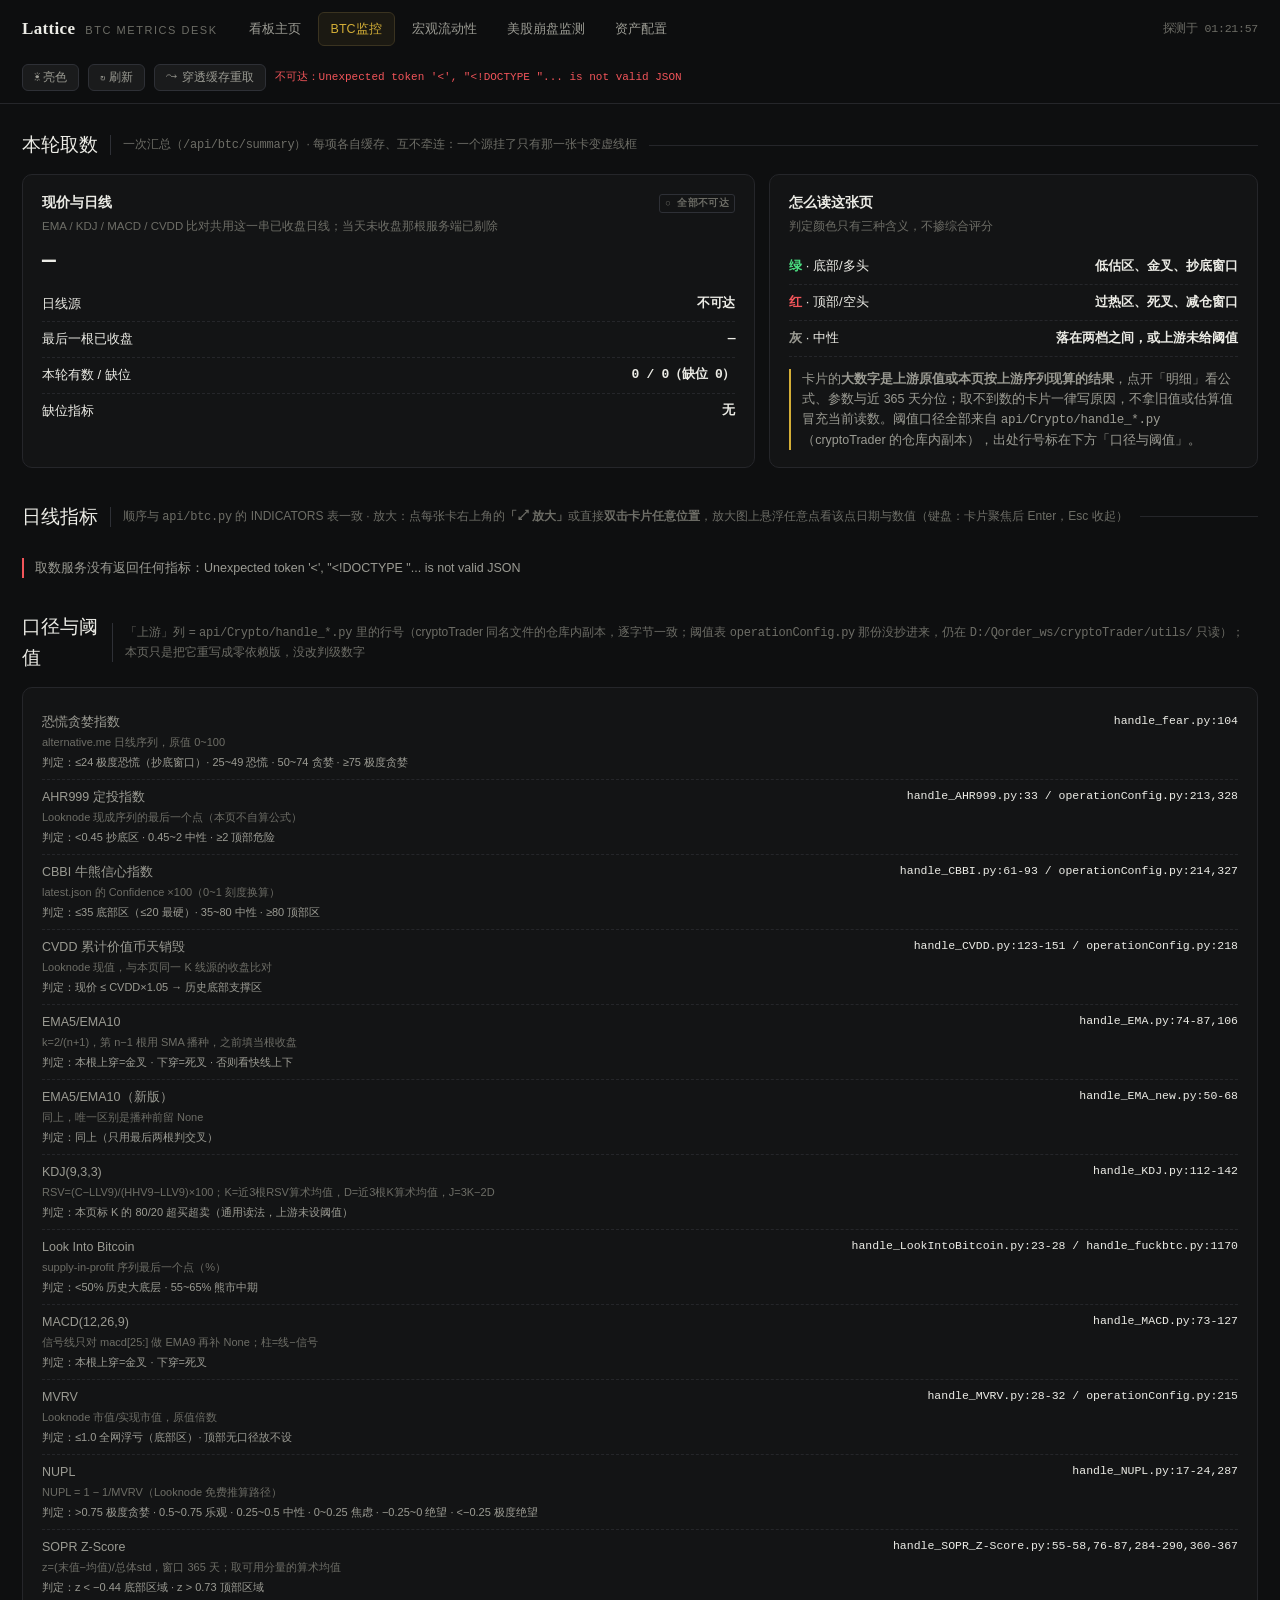
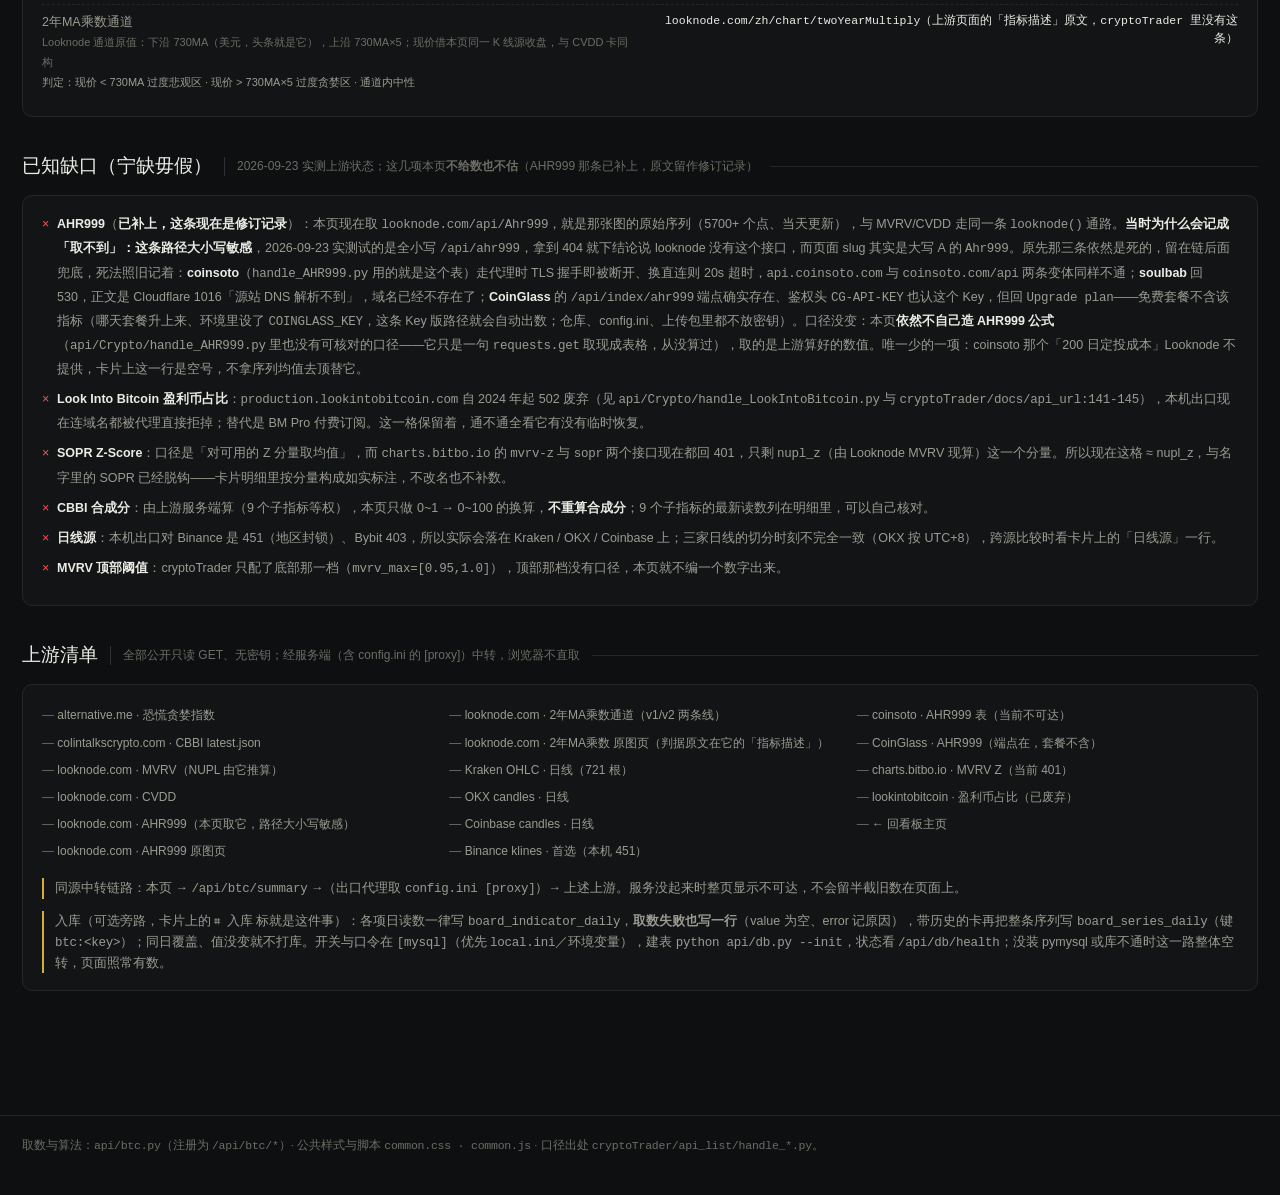
==== commit 9887f02a: "恐慌贪婪指数" ====
--- a/staic/btc.html
+++ b/staic/btc.html
@@ -3,13 +3,13 @@
 <head>
 <meta charset="UTF-8">
 <meta name="viewport" content="width=device-width, initial-scale=1.0">
-<title>BTC 指标监控 · 12 项日线指标</title>
-<meta name="description" content="恐慌贪婪指数与 AHR999、CBBI、CVDD、EMA、EMA_new、KDJ、Look Into Bitcoin、MACD、MVRV、NUPL、SOPR Z-Score 的日线读数面板：数值、判定、迷你历史与上游来源时龄。口径抄自 cryptoTrader 的各 handle_*.py，取不到的项一律标缺口，不补估算值。">
+<title>BTC 指标监控 · 日线指标</title>
+<meta name="description" content="恐慌贪婪指数与 AHR999、CBBI、CVDD、EMA、EMA_new、KDJ、Look Into Bitcoin、MACD、MVRV、NUPL、SOPR Z-Score、Two Year Multiply 的日线读数面板：数值、判定、迷你历史与上游来源时龄。口径抄自 cryptoTrader 的各 handle_*.py，取不到的项一律标缺口，不补估算值。">
 <link rel="icon" href="data:,">
 <link rel="stylesheet" href="common.css">
 <script>try{document.documentElement.dataset.theme=localStorage.getItem("board-theme")||"dark"}catch(e){}</script>
 <style>
-  /* 本页特有版式：12 张指标卡 + 口径表 */
+  /* 本页特有版式：指标卡网格 + 口径表 */
   .icard{background:var(--panel);border:1px solid var(--line);border-radius:10px;padding:15px 16px 13px;position:relative}
   .icard:hover{border-color:var(--line2)}
   .icard.t-red{border-color:rgba(242,85,90,.45)}
@@ -82,14 +82,14 @@
     <div class="brand"><b><a href="../Index.html">Lattice</a></b><span>BTC Metrics Desk</span></div>
     <nav class="tabs" id="tabs" aria-label="看板导航"></nav>
     <div class="asof num" id="asof"></div>
-    <div class="lbar"><button class="rf" id="rf" type="button">↻ 刷新</button><button class="rf" id="rff" type="button" title="跳过服务端缓存，直接打上游重取这 12 项">⤳ 穿透缓存重取</button><span class="ls" id="livestat">取数中…</span></div>
+    <div class="lbar"><button class="rf" id="rf" type="button">↻ 刷新</button><button class="rf" id="rff" type="button" title="跳过服务端缓存，直接打上游重取全部指标">⤳ 穿透缓存重取</button><span class="ls" id="livestat">取数中…</span></div>
   </div>
 </header>
 
 <div class="wrap">
 
   <section id="top">
-    <div class="shead"><h2>本轮取数</h2><span class="tagline">12 项一次汇总（<span class="num">/api/btc/summary</span>）· 每项各自缓存、互不牵连：一个源挂了只有那一张卡变虚线框</span><div class="rule"></div></div>
+    <div class="shead"><h2>本轮取数</h2><span class="tagline">一次汇总（<span class="num">/api/btc/summary</span>）· 每项各自缓存、互不牵连：一个源挂了只有那一张卡变虚线框</span><div class="rule"></div></div>
     <div class="duo">
       <div class="panel">
         <h3>现价与日线<span class="cadb" id="top-badge" style="margin-top:0">○ 待取数</span></h3>
@@ -114,7 +114,7 @@
   </section>
 
   <section id="cards" style="margin-top:26px">
-    <div class="shead"><h2>12 项日线指标</h2><span class="tagline">顺序与 <span class="num">api/btc.py</span> 的 INDICATORS 表一致 · 放大：点每张卡右上角的<b>「⤢ 放大」</b>或直接<b>双击卡片任意位置</b>，放大图上悬浮任意点看该点日期与数值（键盘：卡片聚焦后 Enter，Esc 收起）</span><div class="rule"></div></div>
+    <div class="shead"><h2 id="cards-title">日线指标</h2><span class="tagline">顺序与 <span class="num">api/btc.py</span> 的 INDICATORS 表一致 · 放大：点每张卡右上角的<b>「⤢ 放大」</b>或直接<b>双击卡片任意位置</b>，放大图上悬浮任意点看该点日期与数值（键盘：卡片聚焦后 Enter，Esc 收起）</span><div class="rule"></div></div>
     <div class="grid" id="grid"><div class="ph" style="font-size:12px;color:var(--tx3)">等待首轮取数…</div></div>
   </section>
 
@@ -124,10 +124,10 @@
   </section>
 
   <section id="gaps" style="margin-top:26px">
-    <div class="shead"><h2>已知缺口（宁缺毋假）</h2><span class="tagline">2026-09-23 实测上游状态；这几项本页<b>不给数也不估</b></span><div class="rule"></div></div>
+    <div class="shead"><h2>已知缺口（宁缺毋假）</h2><span class="tagline">2026-09-23 实测上游状态；这几项本页<b>不给数也不估</b>（AHR999 那条已补上，原文留作修订记录）</span><div class="rule"></div></div>
     <div class="panel">
       <ul class="gaplist" style="margin:0;padding:0">
-        <li><b>AHR999</b>：三个上游现在全不通（2026-09-23 逐条实测）—— <b>coinsoto</b>（<span class="num">handle_AHR999.py</span> 用的就是这个表）走代理时 TLS 握手即被断开、换直连则 20s 超时，<span class="num">api.coinsoto.com</span> 与 <span class="num">coinsoto.com/api</span> 两条变体同样不通；<b>soulbab</b> 回 530，正文是 Cloudflare 1016「源站 DNS 解析不到」，域名已经不存在了；<b>CoinGlass</b> 的 <span class="num">/api/index/ahr999</span> 端点确实存在、鉴权头 <span class="num">CG-API-KEY</span> 也认这个 Key，但回 <span class="num">Upgrade plan</span>——免费套餐不含该指标。同一把 Key 在 CryptoQuant 上也是整体 403（连 hash-rate 都要 Professional 档），站内 <span class="num">capi.coinglass.com</span> 对任何路径都回一句空 <span class="num">success</span>，looknode 没有 <span class="num">/api/ahr999</span>。本模块<b>不自己造 AHR999 公式</b>（<span class="num">api/Crypto/handle_AHR999.py</span> 里也没有可核对的口径——它只是一句 <span class="num">requests.get</span> 取现成表格，从没算过），拍脑袋算出来会被当成抄底/逃顶信号，所以这张卡宁可空着。哪天 CoinGlass 套餐升上来、环境里设了 <span class="num">COINGLASS_KEY</span>，这条 Key 版路径就会自动出数（仓库、config.ini、上传包里都不放密钥）。</li>
+        <li><b>AHR999</b>（<b>已补上，这条现在是修订记录</b>）：本页现在取 <span class="num">looknode.com/api/Ahr999</span>，就是那张图的原始序列（5700+ 个点、当天更新），与 MVRV/CVDD 走同一条 <span class="num">looknode()</span> 通路。<b>当时为什么会记成「取不到」：这条路径大小写敏感</b>，2026-09-23 实测试的是全小写 <span class="num">/api/ahr999</span>，拿到 404 就下结论说 looknode 没有这个接口，而页面 slug 其实是大写 A 的 <span class="num">Ahr999</span>。原先那三条依然是死的，留在链后面兜底，死法照旧记着：<b>coinsoto</b>（<span class="num">handle_AHR999.py</span> 用的就是这个表）走代理时 TLS 握手即被断开、换直连则 20s 超时，<span class="num">api.coinsoto.com</span> 与 <span class="num">coinsoto.com/api</span> 两条变体同样不通；<b>soulbab</b> 回 530，正文是 Cloudflare 1016「源站 DNS 解析不到」，域名已经不存在了；<b>CoinGlass</b> 的 <span class="num">/api/index/ahr999</span> 端点确实存在、鉴权头 <span class="num">CG-API-KEY</span> 也认这个 Key，但回 <span class="num">Upgrade plan</span>——免费套餐不含该指标（哪天套餐升上来、环境里设了 <span class="num">COINGLASS_KEY</span>，这条 Key 版路径就会自动出数；仓库、config.ini、上传包里都不放密钥）。口径没变：本页<b>依然不自己造 AHR999 公式</b>（<span class="num">api/Crypto/handle_AHR999.py</span> 里也没有可核对的口径——它只是一句 <span class="num">requests.get</span> 取现成表格，从没算过），取的是上游算好的数值。唯一少的一项：coinsoto 那个「200 日定投成本」Looknode 不提供，卡片上这一行是空号，不拿序列均值去顶替它。</li>
         <li><b>Look Into Bitcoin 盈利币占比</b>：<span class="num">production.lookintobitcoin.com</span> 自 2024 年起 502 废弃（见 <span class="num">api/Crypto/handle_LookIntoBitcoin.py</span> 与 <span class="num">cryptoTrader/docs/api_url:141-145</span>），本机出口现在连域名都被代理直接拒掉；替代是 BM Pro 付费订阅。这一格保留着，通不通全看它有没有临时恢复。</li>
         <li><b>SOPR Z-Score</b>：口径是「对可用的 Z 分量取均值」，而 <span class="num">charts.bitbo.io</span> 的 <span class="num">mvrv-z</span> 与 <span class="num">sopr</span> 两个接口现在都回 401，只剩 <span class="num">nupl_z</span>（由 Looknode MVRV 现算）这一个分量。所以现在这格 ≈ nupl_z，与名字里的 SOPR 已经脱钩——卡片明细里按分量构成如实标注，不改名也不补数。</li>
         <li><b>CBBI 合成分</b>：由上游服务端算（9 个子指标等权），本页只做 0~1 → 0~100 的换算，<b>不重算合成分</b>；9 个子指标的最新读数列在明细里，可以自己核对。</li>
@@ -145,6 +145,10 @@
         <a href="https://colintalkscrypto.com/cbbi/data/latest.json" target="_blank" rel="noreferrer">colintalkscrypto.com · CBBI latest.json</a>
         <a href="https://www.looknode.com/api/mCapRealizedRatio" target="_blank" rel="noreferrer">looknode.com · MVRV（NUPL 由它推算）</a>
         <a href="https://www.looknode.com/api/CVDD" target="_blank" rel="noreferrer">looknode.com · CVDD</a>
+        <a href="https://www.looknode.com/api/Ahr999" target="_blank" rel="noreferrer">looknode.com · AHR999（本页取它，路径大小写敏感）</a>
+        <a href="https://www.looknode.com/zh/chart/Ahr999/" target="_blank" rel="noreferrer">looknode.com · AHR999 原图页</a>
+        <a href="https://www.looknode.com/api/twoYearMultiply" target="_blank" rel="noreferrer">looknode.com · 2年MA乘数通道（v1/v2 两条线）</a>
+        <a href="https://www.looknode.com/zh/chart/twoYearMultiply/" target="_blank" rel="noreferrer">looknode.com · 2年MA乘数 原图页（判据原文在它的「指标描述」）</a>
         <a href="https://api.kraken.com/0/public/OHLC?pair=XBTUSD&amp;interval=1440" target="_blank" rel="noreferrer">Kraken OHLC · 日线（721 根）</a>
         <a href="https://www.okx.com/api/v5/market/candles?instId=BTC-USDT&amp;bar=1D&amp;limit=300" target="_blank" rel="noreferrer">OKX candles · 日线</a>
         <a href="https://api.exchange.coinbase.com/products/BTC-USD/candles?granularity=86400" target="_blank" rel="noreferrer">Coinbase candles · 日线</a>
@@ -156,7 +160,7 @@
         <a href="../Index.html">← 回看板主页</a>
       </div>
       <div class="note">同源中转链路：本页 → <span class="num">/api/btc/summary</span> →（出口代理取 <span class="num">config.ini [proxy]</span>）→ 上述上游。服务没起来时整页显示不可达，不会留半截旧数在页面上。</div>
-      <div class="note">入库（可选旁路，卡片上的 <span class="num">⌗ 入库</span> 标就是这件事）：12 项日读数一律写 <span class="num">board_indicator_daily</span>，<b>取数失败也写一行</b>（value 为空、error 记原因），带历史的卡再把整条序列写 <span class="num">board_series_daily</span>（键 <span class="num">btc:&lt;key&gt;</span>）；同日覆盖、值没变就不打库。开关与口令在 <span class="num">[mysql]</span>（优先 <span class="num">local.ini</span>／环境变量），建表 <span class="num">python api/db.py --init</span>，状态看 <span class="num">/api/db/health</span>；没装 pymysql 或库不通时这一路整体空转，页面照常有数。</div>
+      <div class="note">入库（可选旁路，卡片上的 <span class="num">⌗ 入库</span> 标就是这件事）：各项日读数一律写 <span class="num">board_indicator_daily</span>，<b>取数失败也写一行</b>（value 为空、error 记原因），带历史的卡再把整条序列写 <span class="num">board_series_daily</span>（键 <span class="num">btc:&lt;key&gt;</span>）；同日覆盖、值没变就不打库。开关与口令在 <span class="num">[mysql]</span>（优先 <span class="num">local.ini</span>／环境变量），建表 <span class="num">python api/db.py --init</span>，状态看 <span class="num">/api/db/health</span>；没装 pymysql 或库不通时这一路整体空转，页面照常有数。</div>
     </div>
   </section>
 
@@ -182,7 +186,7 @@
 
 <script src="common.js"></script>
 <script>
-/* 12 张卡片全部由 /api/btc/summary 的 items 驱动，页面不内置任何数值 */
+/* 卡片全部由 /api/btc/summary 的 items 驱动，页面不内置任何数值，也不写死项数 */
 const TONE = { red: "red", green: "green", gray: "", bad: "bad" };
 let DATA = null, liveTimer = null;
 /* 上游错误文本会直接进 innerHTML（short_err 截断后仍可能带尖括号），一律先转义 */
@@ -379,6 +383,7 @@
 function paint() {
   topPaint();
   const items = (DATA && DATA.items) || [];
+  $('cards-title').textContent = items.length ? items.length + ' 项日线指标' : '日线指标';
   if (!items.length) {
     const why = oneLine((DATA && (DATA.error || DATA.message)) || '响应里没有 items —— 服务未启动或不可达？');
     $('grid').innerHTML = `<div class="note bad" style="grid-column:1/-1">取数服务没有返回任何指标：${esc(why)}</div>`;
@@ -419,7 +424,7 @@
     setStatus('livestat', DATA.ok ? `在线 · ${DATA.count.ok}/${DATA.count.total} 项有数` : '全部指标取数失败', DATA.ok ? 'ok' : 'bad');
   } catch (e) {
     const why = e.name === 'AbortError' ? '超时（>150s）已中断等待' : (e.message || e);
-    DATA = { ok: false, items: [], error: String(why), count: { total: 12, ok: 0, failed: 12 } };
+    DATA = { ok: false, items: [], error: String(why), count: { total: 0, ok: 0, failed: 0 } };
     setStatus('livestat', `不可达：${why}`, 'bad');
   } finally { clearTimeout(liveTimer); }
   paint();
@@ -428,7 +433,7 @@
 /* 口径表：与 api/btc.py 的注释同源，行号指向 cryptoTrader（那个项目只读参考，本页不改它） */
 const RULES = [
   ['恐慌贪婪指数', 'alternative.me 日线序列，原值 0~100', '≤24 极度恐慌（抄底窗口）· 25~49 恐慌 · 50~74 贪婪 · ≥75 极度贪婪', 'handle_fear.py:104'],
-  ['AHR999 定投指数', '取上游现成数值（本页不自算公式）', '&lt;0.45 抄底区 · 0.45~2 中性 · ≥2 顶部危险', 'handle_AHR999.py:33 / operationConfig.py:213,328'],
+  ['AHR999 定投指数', 'Looknode 现成序列的最后一个点（本页不自算公式）', '&lt;0.45 抄底区 · 0.45~2 中性 · ≥2 顶部危险', 'handle_AHR999.py:33 / operationConfig.py:213,328'],
   ['CBBI 牛熊信心指数', 'latest.json 的 Confidence ×100（0~1 刻度换算）', '≤35 底部区（≤20 最硬）· 35~80 中性 · ≥80 顶部区', 'handle_CBBI.py:61-93 / operationConfig.py:214,327'],
   ['CVDD 累计价值币天销毁', 'Looknode 现值，与本页同一 K 线源的收盘比对', '现价 ≤ CVDD×1.05 → 历史底部支撑区', 'handle_CVDD.py:123-151 / operationConfig.py:218'],
   ['EMA5/EMA10', 'k=2/(n+1)，第 n−1 根用 SMA 播种，之前填当根收盘', '本根上穿=金叉 · 下穿=死叉 · 否则看快线上下', 'handle_EMA.py:74-87,106'],
@@ -439,6 +444,7 @@
   ['MVRV', 'Looknode 市值/实现市值，原值倍数', '≤1.0 全网浮亏（底部区）· 顶部无口径故不设', 'handle_MVRV.py:28-32 / operationConfig.py:215'],
   ['NUPL', 'NUPL = 1 − 1/MVRV（Looknode 免费推算路径）', '>0.75 极度贪婪 · 0.5~0.75 乐观 · 0.25~0.5 中性 · 0~0.25 焦虑 · −0.25~0 绝望 · &lt;−0.25 极度绝望', 'handle_NUPL.py:17-24,287'],
   ['SOPR Z-Score', 'z=(末值−均值)/总体std，窗口 365 天；取可用分量的算术均值', 'z &lt; −0.44 底部区域 · z > 0.73 顶部区域', 'handle_SOPR_Z-Score.py:55-58,76-87,284-290,360-367'],
+  ['2年MA乘数通道', 'Looknode 通道原值：下沿 730MA（美元，头条就是它），上沿 730MA×5；现价借本页同一 K 线源收盘，与 CVDD 卡同构', '现价 &lt; 730MA 过度悲观区 · 现价 > 730MA×5 过度贪婪区 · 通道内中性', 'looknode.com/zh/chart/twoYearMultiply（上游页面的「指标描述」原文，cryptoTrader 里没有这条）'],
 ];
 $('rules-body').innerHTML = RULES.map(r =>
   `<div class="kv"><span><i>${r[0]}</i><br><span style="font-size:11px;color:var(--tx3)">${r[1]}</span><br><span style="font-size:11px;color:var(--tx2)">判定：${r[2]}</span></span><b>${r[3]}</b></div>`).join('');
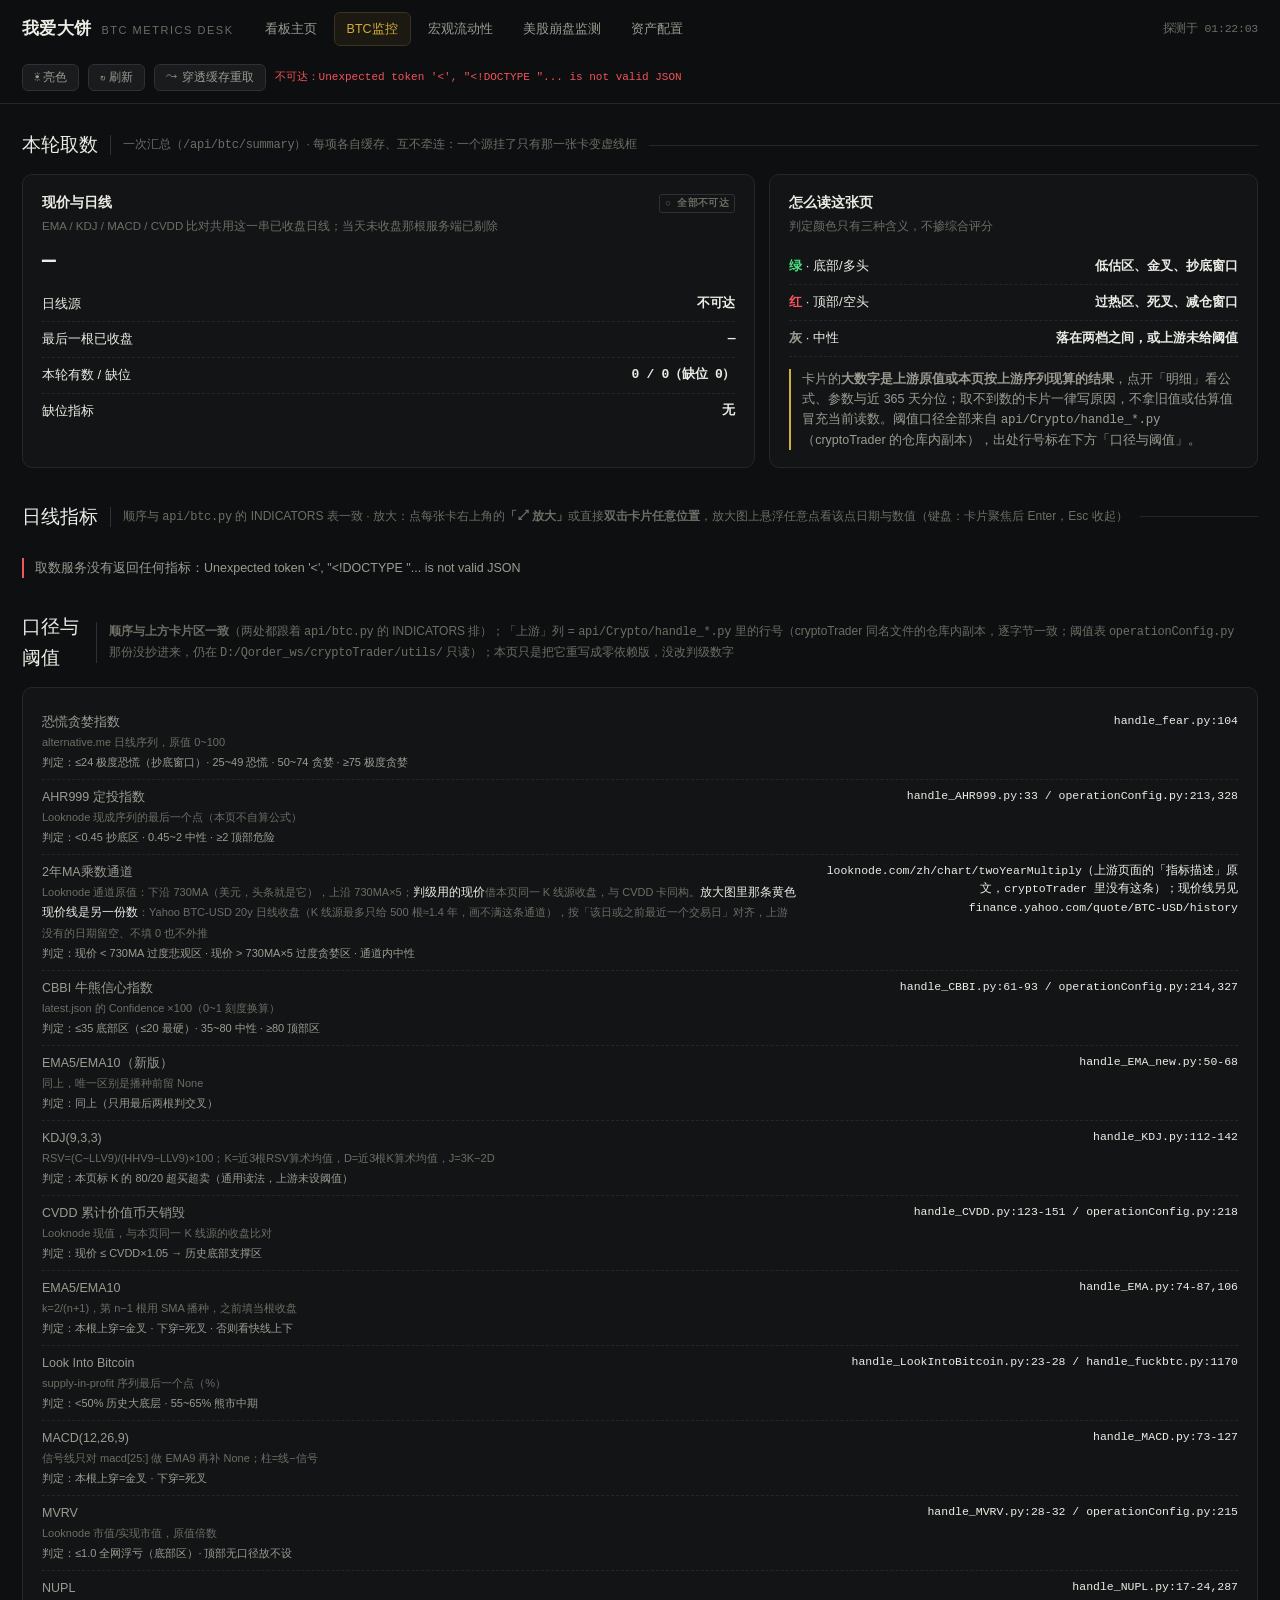
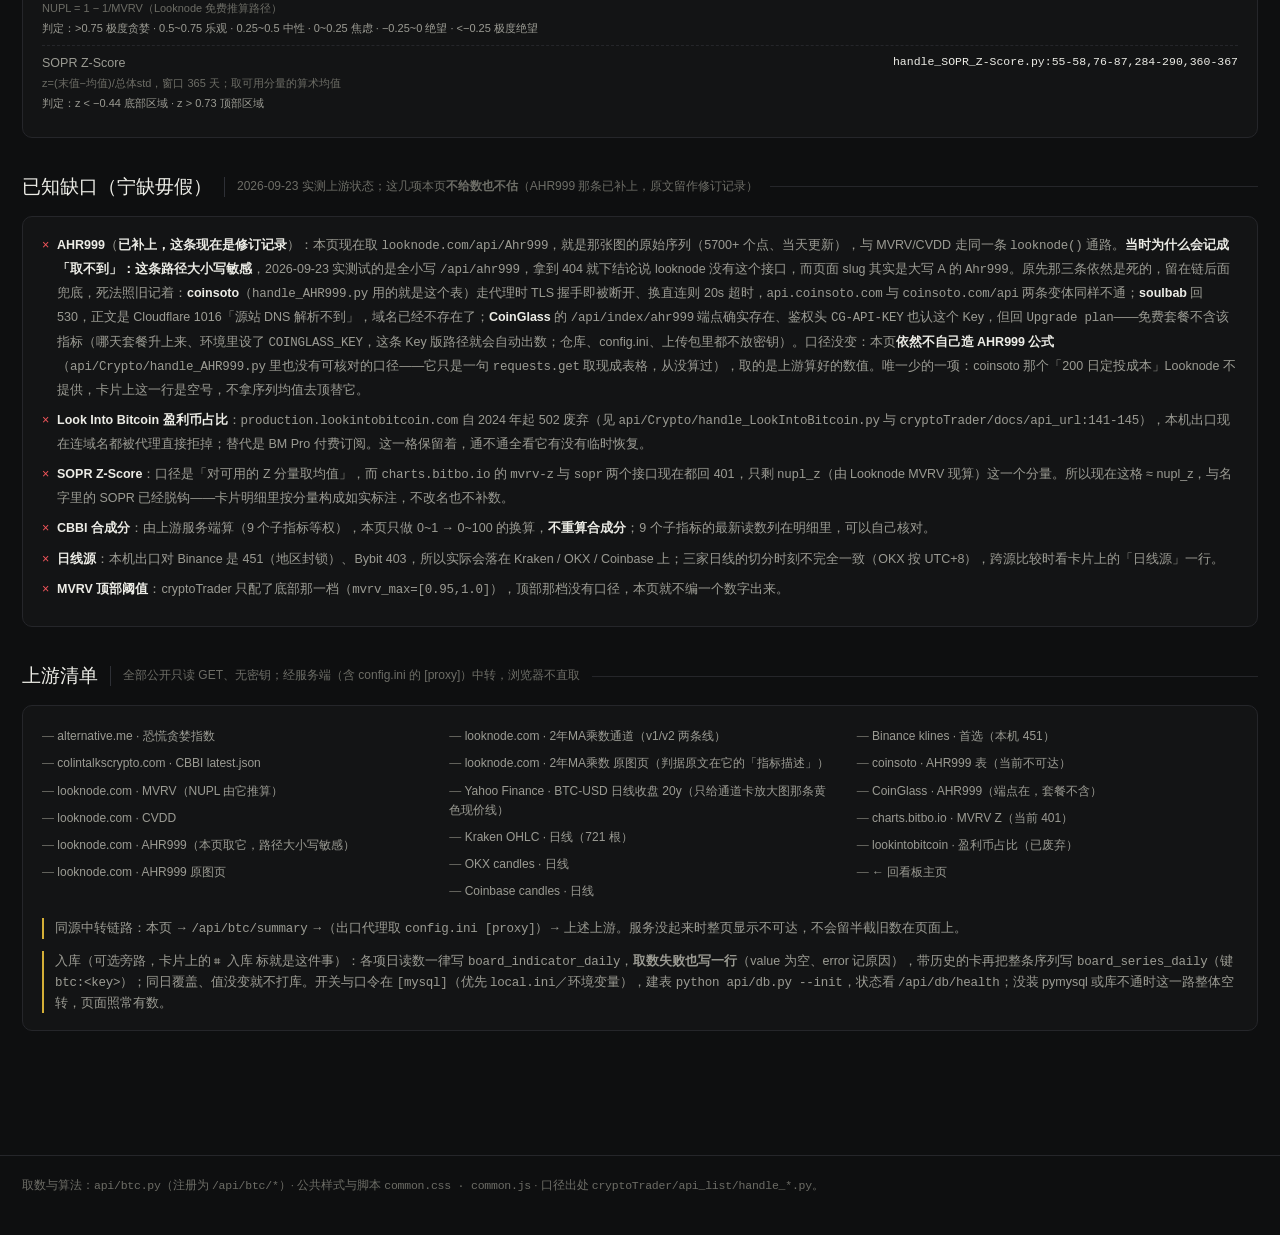
==== commit 7465b16f: "feat(btc): 优化BTC指标页面的图表展示功能 - 在.gitignore中添加data/notify_state.json忽略规则，并更新indicator.ini的注释说明安全问题 - 实" ====
--- a/staic/btc.html
+++ b/staic/btc.html
@@ -9,7 +9,12 @@
 <link rel="stylesheet" href="common.css">
 <script>try{document.documentElement.dataset.theme=localStorage.getItem("board-theme")||"dark"}catch(e){}</script>
 <style>
-  /* 本页特有版式：指标卡网格 + 口径表 */
+  /* 本页特有版式：指标卡两列一行 + 口径表 */
+  /* 覆盖 common.css 的 .grid（那是 auto-fill 窄列，流动性/崩盘页共用它，所以只在本页改 #grid）。
+     13 张卡落单的那张补满整行，免得右下角空出半格；窄屏退回一列。 */
+  #grid{grid-template-columns:repeat(2,minmax(0,1fr))}
+  #grid .icard:last-child:nth-child(odd){grid-column:1 / -1}
+  @media (max-width:760px){#grid{grid-template-columns:minmax(0,1fr)}}
   .icard{background:var(--panel);border:1px solid var(--line);border-radius:10px;padding:15px 16px 13px;position:relative}
   .icard:hover{border-color:var(--line2)}
   .icard.t-red{border-color:rgba(242,85,90,.45)}
@@ -43,7 +48,7 @@
   .gaplist li::before{content:"×";position:absolute;left:0;color:var(--red)}
   .gaplist li b{color:var(--tx)}
 
-  /* 双击放大：整屏遮罩 + 居中弹层，画的是这张卡自己的 hist 序列 */
+  /* 双击放大：整屏遮罩 + 居中弹层，画的是这张卡自己的序列（通道卡画 bands 那三条线，其余画 hist） */
   .icard{cursor:zoom-in}
   .icard summary,.icard .rf{cursor:pointer}
   .icard .rt{display:flex;gap:6px}
@@ -66,6 +71,15 @@
         font-family:var(--mono);font-size:11.5px;color:var(--tx);background:var(--bg3);border:1px solid var(--line2);
         border-radius:5px;padding:3px 8px;box-shadow:0 4px 14px rgba(0,0,0,.35)}
   .ztip.on{display:block}
+  /* 通道卡放大图才有：三条线的图例 + 多行气泡（一个日期同时报支撑/压力/现价） */
+  .zlg{display:flex;flex-wrap:wrap;gap:4px 16px;padding:6px 6px 8px;font-size:11.5px;color:var(--tx2)}
+  .zlg span{display:inline-flex;align-items:center;gap:6px;font-family:var(--mono)}
+  .zlg i{width:11px;height:3px;border-radius:2px;display:inline-block;flex:none}
+  .zlg b{color:var(--tx);font-weight:600}
+  .ztip.lines{white-space:normal;min-width:190px;line-height:1.75}
+  .ztip.lines span{display:flex;align-items:center;gap:7px}
+  .ztip.lines i{width:10px;height:3px;border-radius:2px;flex:none}
+  .ztip.lines b{margin-left:auto;font-weight:600}
   .zmeta{margin-top:2px}
   .zmeta .cadb{margin-top:10px}
   .zdet{display:grid;grid-template-columns:repeat(auto-fit,minmax(228px,1fr));gap:0 22px;margin-top:12px}
@@ -79,7 +93,7 @@
 
 <header>
   <div class="bar">
-    <div class="brand"><b><a href="../Index.html">Lattice</a></b><span>BTC Metrics Desk</span></div>
+    <div class="brand"><b><a href="../Index.html">我爱大饼</a></b><span>BTC Metrics Desk</span></div>
     <nav class="tabs" id="tabs" aria-label="看板导航"></nav>
     <div class="asof num" id="asof"></div>
     <div class="lbar"><button class="rf" id="rf" type="button">↻ 刷新</button><button class="rf" id="rff" type="button" title="跳过服务端缓存，直接打上游重取全部指标">⤳ 穿透缓存重取</button><span class="ls" id="livestat">取数中…</span></div>
@@ -119,7 +133,7 @@
   </section>
 
   <section id="rules" style="margin-top:30px">
-    <div class="shead"><h2>口径与阈值</h2><span class="tagline">「上游」列 = <span class="num">api/Crypto/handle_*.py</span> 里的行号（cryptoTrader 同名文件的仓库内副本，逐字节一致；阈值表 <span class="num">operationConfig.py</span> 那份没抄进来，仍在 <span class="num">D:/Qorder_ws/cryptoTrader/utils/</span> 只读）；本页只是把它重写成零依赖版，没改判级数字</span><div class="rule"></div></div>
+    <div class="shead"><h2>口径与阈值</h2><span class="tagline"><b>顺序与上方卡片区一致</b>（两处都跟着 <span class="num">api/btc.py</span> 的 INDICATORS 排）；「上游」列 = <span class="num">api/Crypto/handle_*.py</span> 里的行号（cryptoTrader 同名文件的仓库内副本，逐字节一致；阈值表 <span class="num">operationConfig.py</span> 那份没抄进来，仍在 <span class="num">D:/Qorder_ws/cryptoTrader/utils/</span> 只读）；本页只是把它重写成零依赖版，没改判级数字</span><div class="rule"></div></div>
     <div class="panel rule-tbl" id="rules-body"></div>
   </section>
 
@@ -149,6 +163,7 @@
         <a href="https://www.looknode.com/zh/chart/Ahr999/" target="_blank" rel="noreferrer">looknode.com · AHR999 原图页</a>
         <a href="https://www.looknode.com/api/twoYearMultiply" target="_blank" rel="noreferrer">looknode.com · 2年MA乘数通道（v1/v2 两条线）</a>
         <a href="https://www.looknode.com/zh/chart/twoYearMultiply/" target="_blank" rel="noreferrer">looknode.com · 2年MA乘数 原图页（判据原文在它的「指标描述」）</a>
+        <a href="https://finance.yahoo.com/quote/BTC-USD/history" target="_blank" rel="noreferrer">Yahoo Finance · BTC-USD 日线收盘 20y（只给通道卡放大图那条黄色现价线）</a>
         <a href="https://api.kraken.com/0/public/OHLC?pair=XBTUSD&amp;interval=1440" target="_blank" rel="noreferrer">Kraken OHLC · 日线（721 根）</a>
         <a href="https://www.okx.com/api/v5/market/candles?instId=BTC-USDT&amp;bar=1D&amp;limit=300" target="_blank" rel="noreferrer">OKX candles · 日线</a>
         <a href="https://api.exchange.coinbase.com/products/BTC-USD/candles?granularity=86400" target="_blank" rel="noreferrer">Coinbase candles · 日线</a>
@@ -224,8 +239,9 @@
 function riskOf(tone) { return tone === 'red' ? '#f2555a' : tone === 'green' ? '#4ade80' : '#d4af37'; }
 function isToday(d) { return d === new Date().toISOString().slice(0, 10); }
 
-/* ---- 双击放大：把这张卡自己的 hist 序列用公共 lineChart 画大，不另取数、不换口径 ---- */
-let ZKEY = null;
+/* ---- 双击放大：把这张卡自己的序列用公共 lineChart 画大，不另取数、不换口径 ----
+   通道卡（带 bands）例外地画三条线 + 对数轴：支撑 / 压力 / 现价，其余卡仍是头条那一条序列 */
+let ZKEY = null, ZBAND = null;
 function itemOf(key) { return ((DATA && DATA.items) || []).find(x => x.key === key); }
 
 function zoom(key) {
@@ -279,12 +295,22 @@
   const host = $('z-chart'), svg = host.querySelector('svg');
   if (!svg || !ZGEO) return zHoverOff();
   const sr = svg.getBoundingClientRect(), vb = svg.viewBox.baseVal;
-  if (!sr.width || !ZGEO.vals.length) return zHoverOff();
+  const n = ZGEO.series ? ZGEO.series[0].vals.length : ZGEO.vals.length;
+  if (!sr.width || !n) return zHoverOff();
   const ux = (e.clientX - sr.left) / sr.width * vb.width;          // 客户端像素 → viewBox 坐标
-  const st = (ZGEO.w - ZGEO.pad * 2) / (ZGEO.vals.length - 1);
-  const i = Math.max(0, Math.min(ZGEO.vals.length - 1, Math.round((ux - ZGEO.pad) / st)));
-  const x = ZGEO.pad + st * i, v = ZGEO.vals[i];
-  const y = ZGEO.h - ZGEO.pad - (v - ZGEO.dom[0]) / ((ZGEO.dom[1] - ZGEO.dom[0]) || 1) * (ZGEO.h - ZGEO.pad * 2);
+  const st = (ZGEO.w - ZGEO.pad * 2) / (n - 1);
+  const i = Math.max(0, Math.min(n - 1, Math.round((ux - ZGEO.pad) / st)));
+  const x = ZGEO.pad + st * i;
+  // 圆点钉在哪条线上：通道图优先现价（它才是读数的主体），那日缺现价就退到支撑；单线卡用唯一那条
+  let v, vc;
+  if (ZGEO.series) {
+    const s = ZGEO.series.find(x2 => x2.anchor && Number.isFinite(x2.vals[i])) ||
+              ZGEO.series.find(x2 => Number.isFinite(x2.vals[i]));
+    if (!s) return zHoverOff();
+    v = s.vals[i]; vc = s.color;
+  } else { v = ZGEO.vals[i]; vc = ZGEO.color; }
+  if (!Number.isFinite(v)) return zHoverOff();
+  const y = ZGEO.Y(v);                                             // Y 映射由 lineChart 回传，对数轴下不能再自己按线性算
 
   let g = svg.querySelector('#z-cross'), ln, ci;
   if (g) { ln = g.querySelector('line'); ci = g.querySelector('circle'); }
@@ -295,17 +321,27 @@
     ln.setAttribute('stroke', T('--line2')); ln.setAttribute('stroke-width', 1);
     ln.setAttribute('stroke-dasharray', '3 4'); ln.setAttribute('vector-effect', 'non-scaling-stroke');
     ci = document.createElementNS(SVGNS, 'circle');
-    ci.setAttribute('r', 3.6); ci.setAttribute('fill', ZGEO.color);
+    ci.setAttribute('r', 3.6);
     ci.setAttribute('stroke', T('--inset')); ci.setAttribute('stroke-width', 1.5);
     g.appendChild(ln); g.appendChild(ci); svg.appendChild(g);
   }
   g.style.display = '';
   ln.setAttribute('x1', x); ln.setAttribute('x2', x);
-  ci.setAttribute('cx', x); ci.setAttribute('cy', y);
+  ci.setAttribute('cx', x); ci.setAttribute('cy', y); ci.setAttribute('fill', vc);
 
   const tip = tipEl();
-  // 像 "0~100" 这种是刻度说明不是单位，拼在读数后面变成「71 0~100」很难看，只拼真单位（美元 / 倍）
-  tip.textContent = ZGEO.dates[i] + ' · ' + nfd(v, ZGEO.dp) + (ZGEO.unit && !ZGEO.unit.includes('~') ? ' ' + ZGEO.unit : '');
+  tip.classList.toggle('lines', !!ZGEO.series);
+  if (ZGEO.series) {
+    // 三条线共用同一个 x，气泡一次报全：支撑 / 压力 / 现价，外加这条卡真正要读的那个比值
+    const at = k => { const s = ZGEO.series.find(x2 => x2.k === k); return s ? s.vals[i] : null; };
+    const px = at('px'), lo = at('lo');
+    tip.innerHTML = `<b>${esc(ZGEO.dates[i])}</b>` + ZGEO.series.map(s =>
+      `<span><i style="background:${s.color}"></i>${esc(s.label)}<b>${Number.isFinite(s.vals[i]) ? nfd(s.vals[i], 2) : '—'}</b></span>`).join('') +
+      (Number.isFinite(px) && Number.isFinite(lo) ? `<span>现价 ÷ 支撑<b>${(px / lo).toFixed(3)}</b></span>` : '');
+  } else {
+    // 像 "0~100" 这种是刻度说明不是单位，拼在读数后面变成「71 0~100」很难看，只拼真单位（美元 / 倍）
+    tip.textContent = ZGEO.dates[i] + ' · ' + nfd(v, ZGEO.dp) + (ZGEO.unit && !ZGEO.unit.includes('~') ? ' ' + ZGEO.unit : '');
+  }
   tip.classList.add('on');                   // 先显示再量尺寸：display:none 时 offsetWidth/Height 都是 0
   const zr = host.getBoundingClientRect();
   const ax = sr.left - zr.left + x / vb.width * sr.width;
@@ -332,31 +368,58 @@
   const host = $('z-chart');
   let cutNote = '';
   ZGEO = null;
-  if (pts.length >= 2) {
+  const bs = (it.bands || []).filter(x => Number.isFinite(x.lo) && Number.isFinite(x.hi));
+  if (bs.length >= 2) {
+    /* 通道卡：三条线 + 对数纵轴，画法对齐上游那张图。颜色按语义写死而不是跟 tone 走 ——
+       这张卡的判据就是「现价落在支撑与压力之间哪一侧」，绿=支撑、红=压力、黄=现价是读图约定。 */
+    const S = [{ k: 'hi', c: '#f2555a', t: '压力 730MA×5' },
+               { k: 'lo', c: '#4ade80', t: '支撑 730MA' },
+               { k: 'px', c: '#f0c43d', t: '现价 BTC-USD' }]
+      .map(s => ({ k: s.k, color: s.c, label: s.t, vals: bs.map(p => p[s.k]),
+                   rows: bs.map(p => ({ d: p.d, v: p[s.k] })) }));
+    host.innerHTML = '';                       // 弹层会反复重画，上一次的占位文字/图例要清掉
+    const geo = lineChart(host, S[1].rows, { lines: S, log: true, w: 960, h: 320, pad: 42,
+                                             fmt: d => d, aria: it.name + ' 通道与现价（放大，对数纵轴）' });
+    ZGEO = { dates: bs.map(p => p.d), w: geo.w, h: geo.h, pad: geo.pad, Y: geo.Y,
+             unit: it.unit || '', dp: it.dp == null ? 2 : it.dp,
+             series: S.map(s => ({ k: s.k, label: s.label, color: s.color, vals: s.vals,
+                                   anchor: s.k === 'px' })) };
+    const last = bs[bs.length - 1];
+    host.insertAdjacentHTML('beforeend', '<div class="zlg">' + S.map(s =>
+      `<span><i style="background:${s.color}"></i>${esc(s.label)} <b>${Number.isFinite(last[s.k]) ? nfd(last[s.k], 2) : '—'}</b></span>`).join('') + '</div>');
+    ZBAND = { n: bs.length, from: (bs.find(x => Number.isFinite(x.px)) || {}).d || '',
+              miss: bs.filter(x => !Number.isFinite(x.px)).length };
+  } else if (pts.length >= 2) {
+    ZBAND = null;
     const vals = pts.map(p => p.v);
     const zs = zoomDom(vals);
     const color = riskOf(tone);
-    ZGEO = { vals, dates: pts.map(p => p.d), w: 960, h: 320, pad: 42, color,
-             dp: it.dp == null ? 2 : it.dp, unit: it.unit || '', dom: zs.dom || domOf(vals, .16) };
-    // 弹层会反复重画（自动刷新 / 切主题），lineChart 只覆盖自己的 svg，上一次的占位文字要手动清掉
     host.innerHTML = '';
-    lineChart(host, pts, { color, w: ZGEO.w, h: ZGEO.h, pad: ZGEO.pad, fmt: d => d, dom: ZGEO.dom,
-                           aria: it.name + ' 历史曲线（放大）' });
+    const geo = lineChart(host, pts, { color, w: 960, h: 320, pad: 42, fmt: d => d,
+                                       dom: zs.dom || domOf(vals, .16), aria: it.name + ' 历史曲线（放大）' });
+    // 几何一律取 lineChart 这次真正用的那份（含 Y 映射），悬浮读数才跟画出来的线严丝合缝
+    ZGEO = { vals, dates: pts.map(p => p.d), w: geo.w, h: geo.h, pad: geo.pad, color, Y: geo.Y, dom: geo.dom,
+             dp: it.dp == null ? 2 : it.dp, unit: it.unit || '' };
     if (zs.cut) cutNote = `<br><b>纵轴按 2%~98% 分位截断</b>：真实全域 ${nfd(zs.cut.min, 4)} ~ ${nfd(zs.cut.max, 4)}，` +
       `${zs.cut.out} 个点落在画框尺度外（照画，只是超出顶部被裁掉）。`;
   } else {
+    ZBAND = null;
     host.innerHTML = `<div class="zempty">${it.ok
       ? `这条卡只有 ${pts.length} 个历史点，画不出曲线。`
       : `取数失败，没有历史曲线。<br>${esc(oneLine(it.error || it.verdict || '上游未给出原因'))}`}</div>`;
   }
   // hist_points 只在 summary 响应里给；没给就不编一个数出来，只报本卡实际点数
   const hp = DATA && DATA.hist_points;
-  $('z-foot').innerHTML =
-    `横轴是日线日期，纵轴就是卡片上那个大数字所在的那条序列 —— <b>与卡片迷你图同源同数据，放大只是把它画大</b>。` +
-    `把鼠标移到曲线上（触屏点一下）即可看该点日期与数值。` +
-    `本卡下发 ${pts.length} 个采样点` +
-    (hp ? `（服务端 <span class="num">api/btc.py</span> 的 HIST_POINTS=${esc(hp)} 是抽样目标，按它等间隔抽样，条数就在它附近）`
-        : `（服务端 <span class="num">api/btc.py</span> 按 HIST_POINTS 等间隔抽样下发）`) +
+  $('z-foot').innerHTML = (ZBAND
+    ? `横轴是日线日期，<b>纵轴是对数刻度</b>（币价跨五个数量级，线性轴会把 2012~2016 压成贴底一条直线；上游那张图也是对数轴）。` +
+      `三条线：<b>绿=支撑 730MA</b>（卡片上那个大数字就是它）、<b>红=压力 730MA×5</b>、<b>黄=现价</b>（Yahoo BTC-USD 收盘，按最近交易日对齐）。` +
+      (ZBAND.from ? `现价线从 ${esc(ZBAND.from)} 起，之前 ${ZBAND.miss} 个采样点上游没有数据 —— <b>不填 0、不外推</b>，所以左边那一截只有两条线。` : '') +
+      `把鼠标移到图上（触屏点一下）同时报该日的支撑 / 压力 / 现价与「现价 ÷ 支撑」。`
+    : `横轴是日线日期，纵轴就是卡片上那个大数字所在的那条序列 —— <b>与卡片迷你图同源同数据，放大只是把它画大</b>。` +
+      `把鼠标移到曲线上（触屏点一下）即可看该点日期与数值。`) +
+    `本卡下发 ${ZBAND ? ZBAND.n : pts.length} 个采样点` +
+    (hp ? `（服务端 <span class="num">api/btc.py</span> 的 ${ZBAND ? 'BAND_POINTS' : 'HIST_POINTS'} 是抽样目标，等间隔抽样、末行必留，条数就在它附近${ZBAND ? '；通道图比卡片迷你图密一档，因为三条线要看得出交叉' : ''}）`
+        : `（服务端 <span class="num">api/btc.py</span> 等间隔抽样下发）`) +
     `。要更长历史得改那个常量。${cutNote}` +
     (it.note ? `<br>${esc(it.note)}` : '');
 }
@@ -434,17 +497,17 @@
 const RULES = [
   ['恐慌贪婪指数', 'alternative.me 日线序列，原值 0~100', '≤24 极度恐慌（抄底窗口）· 25~49 恐慌 · 50~74 贪婪 · ≥75 极度贪婪', 'handle_fear.py:104'],
   ['AHR999 定投指数', 'Looknode 现成序列的最后一个点（本页不自算公式）', '&lt;0.45 抄底区 · 0.45~2 中性 · ≥2 顶部危险', 'handle_AHR999.py:33 / operationConfig.py:213,328'],
+  ['2年MA乘数通道', 'Looknode 通道原值：下沿 730MA（美元，头条就是它），上沿 730MA×5；<b>判级用的现价</b>借本页同一 K 线源收盘，与 CVDD 卡同构。<b>放大图里那条黄色现价线是另一份数</b>：Yahoo BTC-USD 20y 日线收盘（K 线源最多只给 500 根≈1.4 年，画不满这条通道），按「该日或之前最近一个交易日」对齐，上游没有的日期留空、不填 0 也不外推', '现价 &lt; 730MA 过度悲观区 · 现价 > 730MA×5 过度贪婪区 · 通道内中性', 'looknode.com/zh/chart/twoYearMultiply（上游页面的「指标描述」原文，cryptoTrader 里没有这条）；现价线另见 finance.yahoo.com/quote/BTC-USD/history'],
   ['CBBI 牛熊信心指数', 'latest.json 的 Confidence ×100（0~1 刻度换算）', '≤35 底部区（≤20 最硬）· 35~80 中性 · ≥80 顶部区', 'handle_CBBI.py:61-93 / operationConfig.py:214,327'],
+  ['EMA5/EMA10（新版）', '同上，唯一区别是播种前留 None', '同上（只用最后两根判交叉）', 'handle_EMA_new.py:50-68'],
+  ['KDJ(9,3,3)', 'RSV=(C−LLV9)/(HHV9−LLV9)×100；K=近3根RSV算术均值，D=近3根K算术均值，J=3K−2D', '本页标 K 的 80/20 超买超卖（通用读法，上游未设阈值）', 'handle_KDJ.py:112-142'],
   ['CVDD 累计价值币天销毁', 'Looknode 现值，与本页同一 K 线源的收盘比对', '现价 ≤ CVDD×1.05 → 历史底部支撑区', 'handle_CVDD.py:123-151 / operationConfig.py:218'],
   ['EMA5/EMA10', 'k=2/(n+1)，第 n−1 根用 SMA 播种，之前填当根收盘', '本根上穿=金叉 · 下穿=死叉 · 否则看快线上下', 'handle_EMA.py:74-87,106'],
-  ['EMA5/EMA10（新版）', '同上，唯一区别是播种前留 None', '同上（只用最后两根判交叉）', 'handle_EMA_new.py:50-68'],
-  ['KDJ(9,3,3)', 'RSV=(C−LLV9)/(HHV9−LLV9)×100；K=近3根RSV算术均值，D=近3根K算术均值，J=3K−2D', '本页标 K 的 80/20 超买超卖（通用读法，上游未设阈值）', 'handle_KDJ.py:112-142'],
   ['Look Into Bitcoin', 'supply-in-profit 序列最后一个点（%）', '&lt;50% 历史大底层 · 55~65% 熊市中期', 'handle_LookIntoBitcoin.py:23-28 / handle_fuckbtc.py:1170'],
   ['MACD(12,26,9)', '信号线只对 macd[25:] 做 EMA9 再补 None；柱=线−信号', '本根上穿=金叉 · 下穿=死叉', 'handle_MACD.py:73-127'],
   ['MVRV', 'Looknode 市值/实现市值，原值倍数', '≤1.0 全网浮亏（底部区）· 顶部无口径故不设', 'handle_MVRV.py:28-32 / operationConfig.py:215'],
   ['NUPL', 'NUPL = 1 − 1/MVRV（Looknode 免费推算路径）', '>0.75 极度贪婪 · 0.5~0.75 乐观 · 0.25~0.5 中性 · 0~0.25 焦虑 · −0.25~0 绝望 · &lt;−0.25 极度绝望', 'handle_NUPL.py:17-24,287'],
   ['SOPR Z-Score', 'z=(末值−均值)/总体std，窗口 365 天；取可用分量的算术均值', 'z &lt; −0.44 底部区域 · z > 0.73 顶部区域', 'handle_SOPR_Z-Score.py:55-58,76-87,284-290,360-367'],
-  ['2年MA乘数通道', 'Looknode 通道原值：下沿 730MA（美元，头条就是它），上沿 730MA×5；现价借本页同一 K 线源收盘，与 CVDD 卡同构', '现价 &lt; 730MA 过度悲观区 · 现价 > 730MA×5 过度贪婪区 · 通道内中性', 'looknode.com/zh/chart/twoYearMultiply（上游页面的「指标描述」原文，cryptoTrader 里没有这条）'],
 ];
 $('rules-body').innerHTML = RULES.map(r =>
   `<div class="kv"><span><i>${r[0]}</i><br><span style="font-size:11px;color:var(--tx3)">${r[1]}</span><br><span style="font-size:11px;color:var(--tx2)">判定：${r[2]}</span></span><b>${r[3]}</b></div>`).join('');
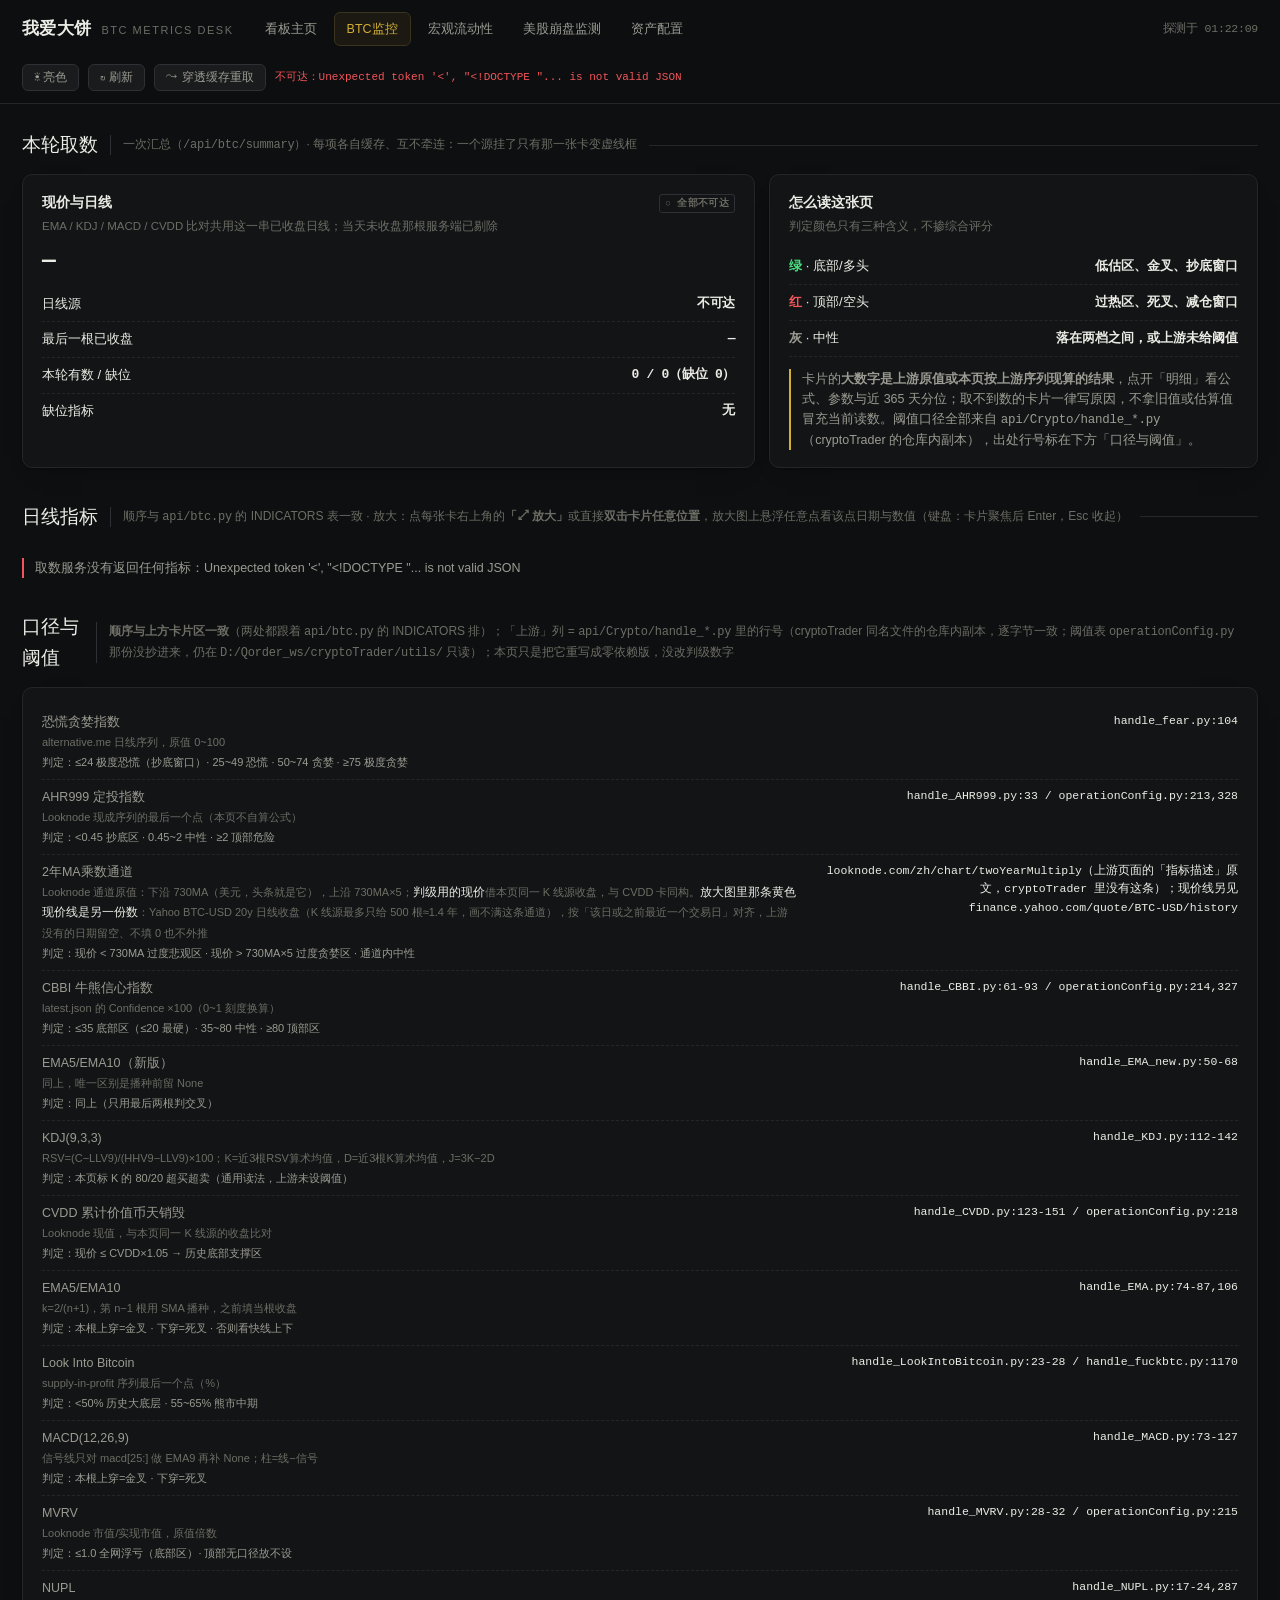
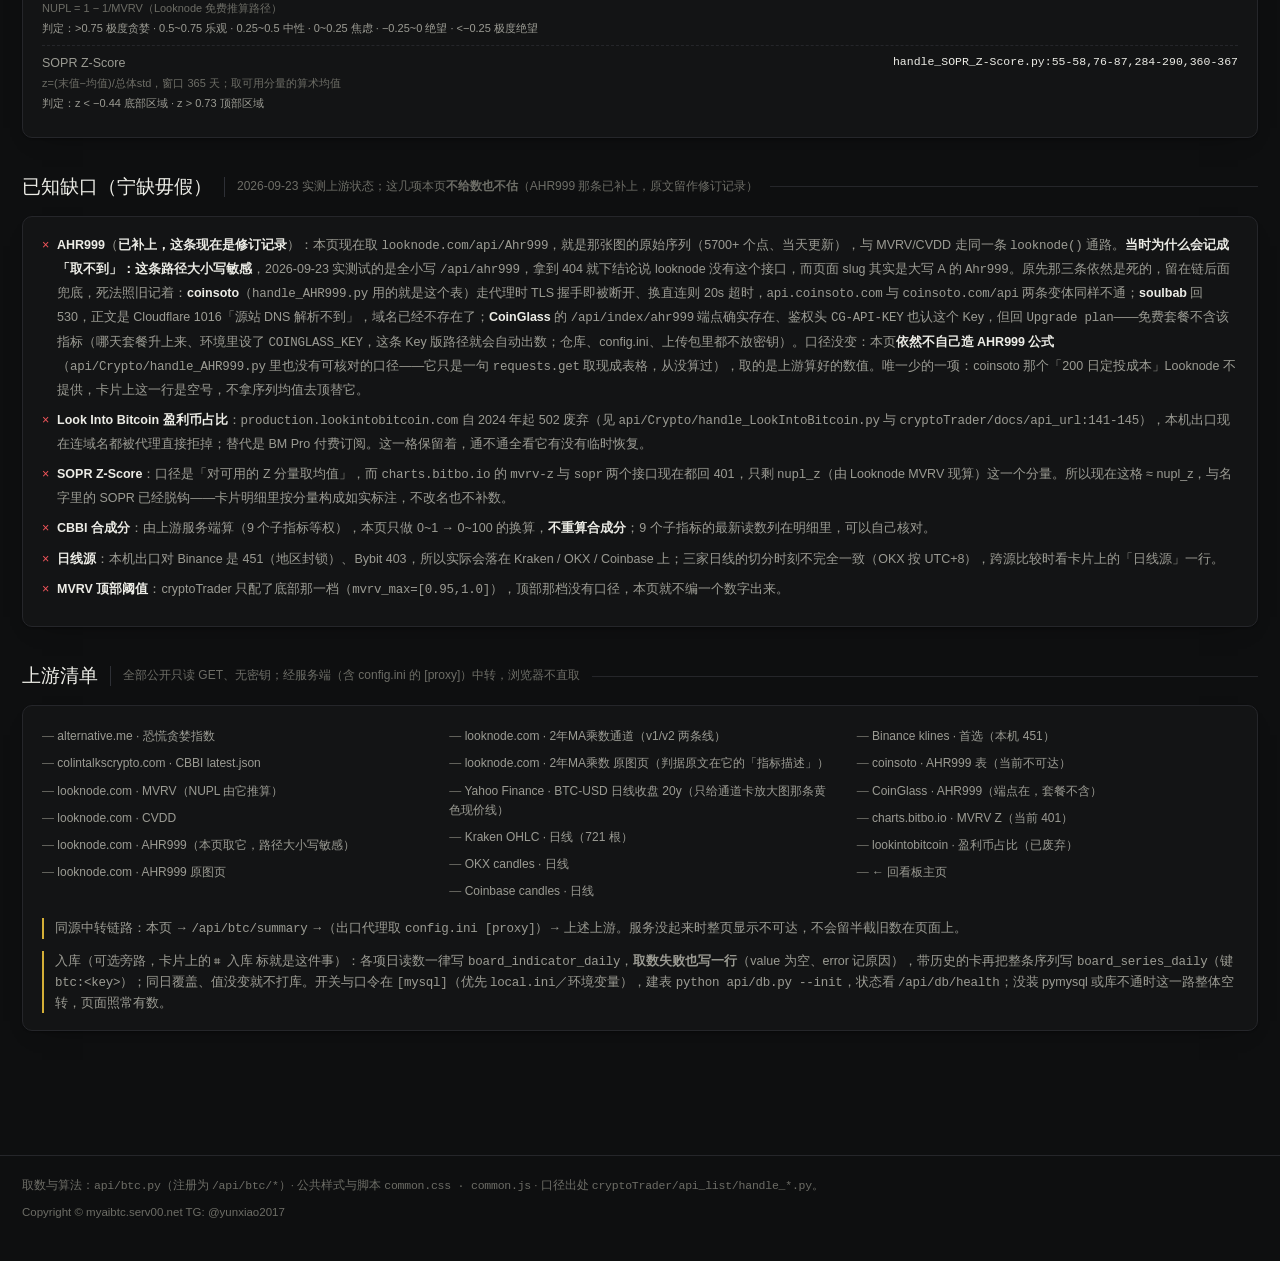
==== commit 2671d078: "feat(config): 添加页面指标播报配置与完善主题系统 - 新增 data/notify_html_state.json 到 .gitignore，用于页面指标定时播报记录 - 在 indic" ====
--- a/staic/btc.html
+++ b/staic/btc.html
@@ -53,7 +53,7 @@
   .icard summary,.icard .rf{cursor:pointer}
   .icard .rt{display:flex;gap:6px}
   .icard .rt .rf{font-size:10.5px;padding:2px 7px}   /* 两张并排的小按钮，别把最窄卡片的标题行挤换行 */
-  .zmask{position:fixed;inset:0;z-index:200;background:rgba(6,6,7,.74);backdrop-filter:blur(4px);
+  .zmask{position:fixed;inset:0;z-index:200;background:var(--scrim);backdrop-filter:blur(4px);
          display:flex;align-items:center;justify-content:center;padding:22px}
   .zmask[hidden]{display:none}
   .zbox{background:var(--panel);border:1px solid var(--line2);border-radius:12px;width:min(1024px,100%);
@@ -197,6 +197,7 @@
 
 <footer>
   <p>取数与算法：<span class="num">api/btc.py</span>（注册为 <span class="num">/api/btc/*</span>）· 公共样式与脚本 <span class="num">common.css · common.js</span> · 口径出处 <span class="num">cryptoTrader/api_list/handle_*.py</span>。</p>
+  <p style="margin-top:8px">Copyright © myaibtc.serv00.net TG: @yunxiao2017</p>
 </footer>
 
 <script src="common.js"></script>
@@ -236,7 +237,7 @@
     ${detOf(it)}
   </div>`;
 }
-function riskOf(tone) { return tone === 'red' ? '#f2555a' : tone === 'green' ? '#4ade80' : '#d4af37'; }
+function riskOf(tone) { return tone === 'red' ? T('--red') : tone === 'green' ? T('--green') : T('--gold'); }
 function isToday(d) { return d === new Date().toISOString().slice(0, 10); }
 
 /* ---- 双击放大：把这张卡自己的序列用公共 lineChart 画大，不另取数、不换口径 ----
@@ -372,9 +373,9 @@
   if (bs.length >= 2) {
     /* 通道卡：三条线 + 对数纵轴，画法对齐上游那张图。颜色按语义写死而不是跟 tone 走 ——
        这张卡的判据就是「现价落在支撑与压力之间哪一侧」，绿=支撑、红=压力、黄=现价是读图约定。 */
-    const S = [{ k: 'hi', c: '#f2555a', t: '压力 730MA×5' },
-               { k: 'lo', c: '#4ade80', t: '支撑 730MA' },
-               { k: 'px', c: '#f0c43d', t: '现价 BTC-USD' }]
+    const S = [{ k: 'hi', c: T('--red'), t: '压力 730MA×5' },
+               { k: 'lo', c: T('--green'), t: '支撑 730MA' },
+               { k: 'px', c: T('--gold2'), t: '现价 BTC-USD' }]
       .map(s => ({ k: s.k, color: s.c, label: s.t, vals: bs.map(p => p[s.k]),
                    rows: bs.map(p => ({ d: p.d, v: p[s.k] })) }));
     host.innerHTML = '';                       // 弹层会反复重画，上一次的占位文字/图例要清掉
@@ -537,9 +538,10 @@
 $('z-chart').addEventListener('pointermove', zHover);
 $('z-chart').addEventListener('pointerdown', zHover);
 $('z-chart').addEventListener('pointerleave', zHoverOff);
-/* 卡片刻度图（spark）按 tone 写死颜色、不读主题变量，不用重画；放大图的 lineChart 读 --grid/--tick/--lbl，
-   取色在生成时固化，所以只有弹层开着时切主题需要重画它 */
-addEventListener('themechange', () => { if (ZKEY) zPaint(); });
+/* ---- 主题切换联动 ---- */
+/* 卡片刻度图（spark）与放大图现在都经 T('--x') 现取，取色在生成时固化，所以两套都要重画；
+   paint() 只用手上的 DATA 重排 DOM，不打上游，放大图由它末尾的 if (ZKEY) zPaint() 顺带画。 */
+addEventListener('themechange', () => paint());
 </script>
 </body>
 </html>
--- a/staic/common.css
+++ b/staic/common.css
@@ -1,26 +1,41 @@
 /* DigitalAssetsMetricsBoard 公共样式 —— 三个子页面与 Index.html 共享。
-   页面特有版式（如 Liquidity 的因果链、SOP 区块）保留在各页 <style> 内。 */
+   页面特有版式（如 Liquidity 的因果链、SOP 区块）保留在各页 <style> 内。
+   两套主题只有下面这两块色板：`:root` 是深色（默认），`html[data-theme=light]` 是亮色
+   （「冷灰蓝底 + 白卡 + 细网格 + 等宽数字」，金色只留给品牌与强调，数据线走青蓝）。
+   开关在 `common.js` 的 initTheme，初值由 <head> 内联片段从 localStorage 读；**两块 token 名单必须一致**，
+   少一个就有一处在另一套主题下渲染成 unset。页面脚本要颜色一律 T('--x') 现取，
+   别在页面或 SVG 属性里写死 hex —— SVG 的 fill/stroke 不认 var()，切换后要靠 themechange 重绘。 */
 :root{
   --bg:#0e0f10; --bg2:#151617; --bg3:#1a1b1c; --panel:#131415;
   --line:#25262a; --line2:#2e3036;
   --tx:#ecece6; --tx2:#9b9b93; --tx3:#6d6d66;
   --gold:#d4af37; --gold2:#f0c43d;
   --red:#f2555a; --amber:#e8a33d; --green:#4ade80;
+  --blue:#6db3d4; --blue2:#4a6f8a;                /* 数据系列的蓝：SOFR / 均线 / TGA 堆叠 */
+  --c-hi:#ef553b; --c-md:#ffa15a; --c-lo:#00cc96; /* 崩盘页仪表盘与基准条的三段色 */
   --mono:"SF Mono",ui-monospace,"Cascadia Mono","JetBrains Mono",Consolas,"Courier New",monospace;
-  /* 主题敏感的表面色（图表网格/刻度/高亮标签、内嵌块、强调边框、顶栏半透明底） */
+  /* 主题敏感的表面色（图表网格/刻度/高亮标签、内嵌块、强调边框、顶栏半透明底、弹层遮罩、卡片投影） */
   --head:rgba(14,15,16,.92); --inset:#0b0c0d;
   --grid:#25262a; --tick:#6d6d66; --lbl:#ecece6;
   --goldline:#3b3320; --goldline2:#3a3320; --alertline:#4a2124; --onred:#160b0c;
+  --ongold:#141410; --scrim:rgba(6,6,7,.74);
+  --goldtint:rgba(212,175,55,.07);
+  --lift:0 1px 2px rgba(0,0,0,.3),0 10px 26px -20px rgba(0,0,0,.75);
 }
 html[data-theme=light]{
-  --bg:#f2f1ec; --bg2:#e9e7e0; --bg3:#dedbd2; --panel:#fbfaf7;
-  --line:#dcd9d0; --line2:#c6c3b8;
-  --tx:#1b1b19; --tx2:#55544e; --tx3:#8b8a82;
-  --gold:#a07d1c; --gold2:#8a6c18;
-  --red:#c93a40; --amber:#b26f14; --green:#1d9a55;
-  --head:rgba(246,245,240,.92); --inset:#eceae2;
-  --grid:#d3d0c6; --tick:#8b8a82; --lbl:#1b1b19;
-  --goldline:#e0d5b0; --goldline2:#e6dcc0; --alertline:#eab8bb; --onred:#fdf2f2;
+  --bg:#eef1f6; --bg2:#e3e8f0; --bg3:#d6ddea; --panel:#ffffff;
+  --line:#dbe2ec; --line2:#b6c3d6;
+  --tx:#0c1420; --tx2:#4a5a70; --tx3:#7e8ea4;
+  --gold:#96690f; --gold2:#7a5410;
+  --red:#cc2f36; --amber:#a8690f; --green:#0f8a4d;
+  --blue:#0e7ea8; --blue2:#41648a;
+  --c-hi:#d9432f; --c-md:#c07b1c; --c-lo:#0d8f68;
+  --head:rgba(255,255,255,.88); --inset:#f2f5fa;
+  --grid:#d5dce8; --tick:#8496ac; --lbl:#0c1420;
+  --goldline:#e6d7b4; --goldline2:#dcc79a; --alertline:#f0c2c5; --onred:#ffffff;
+  --ongold:#fdf6e6; --scrim:rgba(16,24,36,.42);
+  --goldtint:rgba(150,105,15,.09);
+  --lift:0 1px 2px rgba(12,20,32,.06),0 10px 26px -20px rgba(12,20,32,.5);
 }
 *{margin:0;padding:0;box-sizing:border-box}
 body{
@@ -28,6 +43,14 @@
   font-family:-apple-system,BlinkMacSystemFont,"Segoe UI","PingFang SC","Microsoft YaHei",Roboto,sans-serif;
   line-height:1.6;-webkit-font-smoothing:antialiased;
 }
+/* 亮色才有底纹：冷灰蓝底上两抹很淡的光，右上青、左下暖金；深色保持原来的纯色底 */
+html[data-theme=light] body{
+  background-image:
+    radial-gradient(1100px 480px at 82% -10%, rgba(14,126,168,.13), transparent 62%),
+    radial-gradient(820px 380px at 4% -6%, rgba(150,105,15,.09), transparent 58%);
+  background-attachment:fixed;
+}
+:is(.panel,.card,.vcard,.link,.acard,.icard){box-shadow:var(--lift)}
 .num{font-family:var(--mono);font-variant-numeric:tabular-nums;letter-spacing:-.02em}
 a{color:inherit}
 
@@ -47,7 +70,7 @@
   padding:6px 12px;border-radius:6px;cursor:pointer;font-family:inherit;transition:.15s;text-decoration:none
 }
 nav.tabs a:hover,nav.tabs button:hover{color:var(--tx);background:var(--bg3)}
-nav.tabs a.on,nav.tabs button.on{color:var(--gold);border-color:var(--goldline2);background:rgba(212,175,55,.07)}
+nav.tabs a.on,nav.tabs button.on{color:var(--gold);border-color:var(--goldline2);background:var(--goldtint)}
 .asof{font-size:11.5px;color:var(--tx3);white-space:nowrap;margin-left:auto}
 .lbar{display:flex;align-items:center;gap:9px}
 .ls{font-size:11px;font-family:var(--mono);color:var(--tx3);white-space:nowrap}
@@ -119,12 +142,12 @@
   padding:4px 11px;border-radius:20px;cursor:pointer;font-family:inherit;transition:.15s
 }
 .chipf:hover{color:var(--tx)}
-.chipf.on{background:var(--gold);border-color:var(--gold);color:#141410;font-weight:600}
+.chipf.on{background:var(--gold);border-color:var(--gold);color:var(--ongold);font-weight:600}
 
 /* 结论条 */
 .verdict{display:grid;grid-template-columns:minmax(0,1.35fr) minmax(0,1fr) minmax(0,1fr);gap:14px;margin-bottom:22px}
 .vcard{background:var(--panel);border:1px solid var(--line);border-radius:10px;padding:18px 20px;position:relative;overflow:hidden}
-.vcard.alert{border-color:#4a2124;background:linear-gradient(180deg,rgba(242,85,90,.075),transparent 70%)}
+.vcard.alert{border-color:var(--alertline);background:linear-gradient(180deg,rgba(242,85,90,.075),transparent 70%)}
 .vlabel{font-size:11px;color:var(--tx3);letter-spacing:.13em;text-transform:uppercase;margin-bottom:9px}
 .vbig{font-family:Georgia,serif;font-size:30px;line-height:1.15;letter-spacing:-.01em}
 .vcard.alert .vbig{color:var(--red)}
